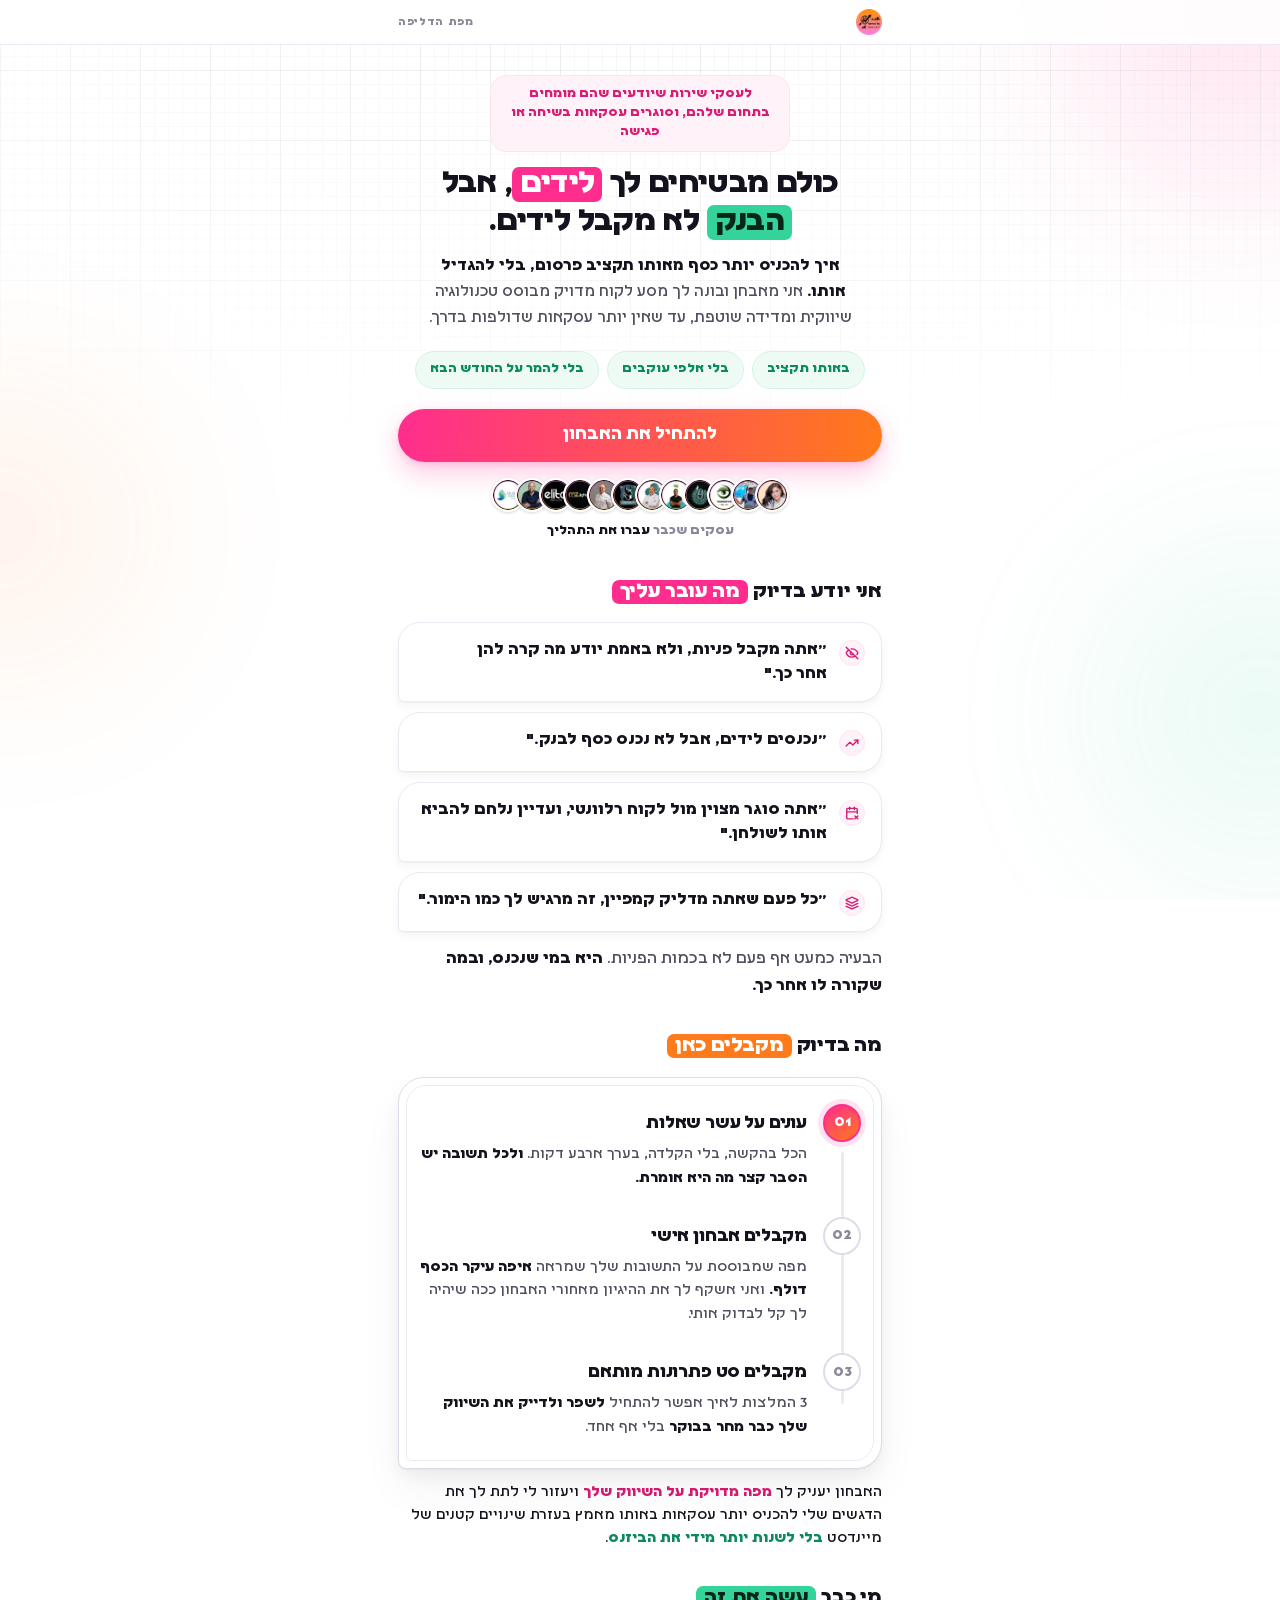
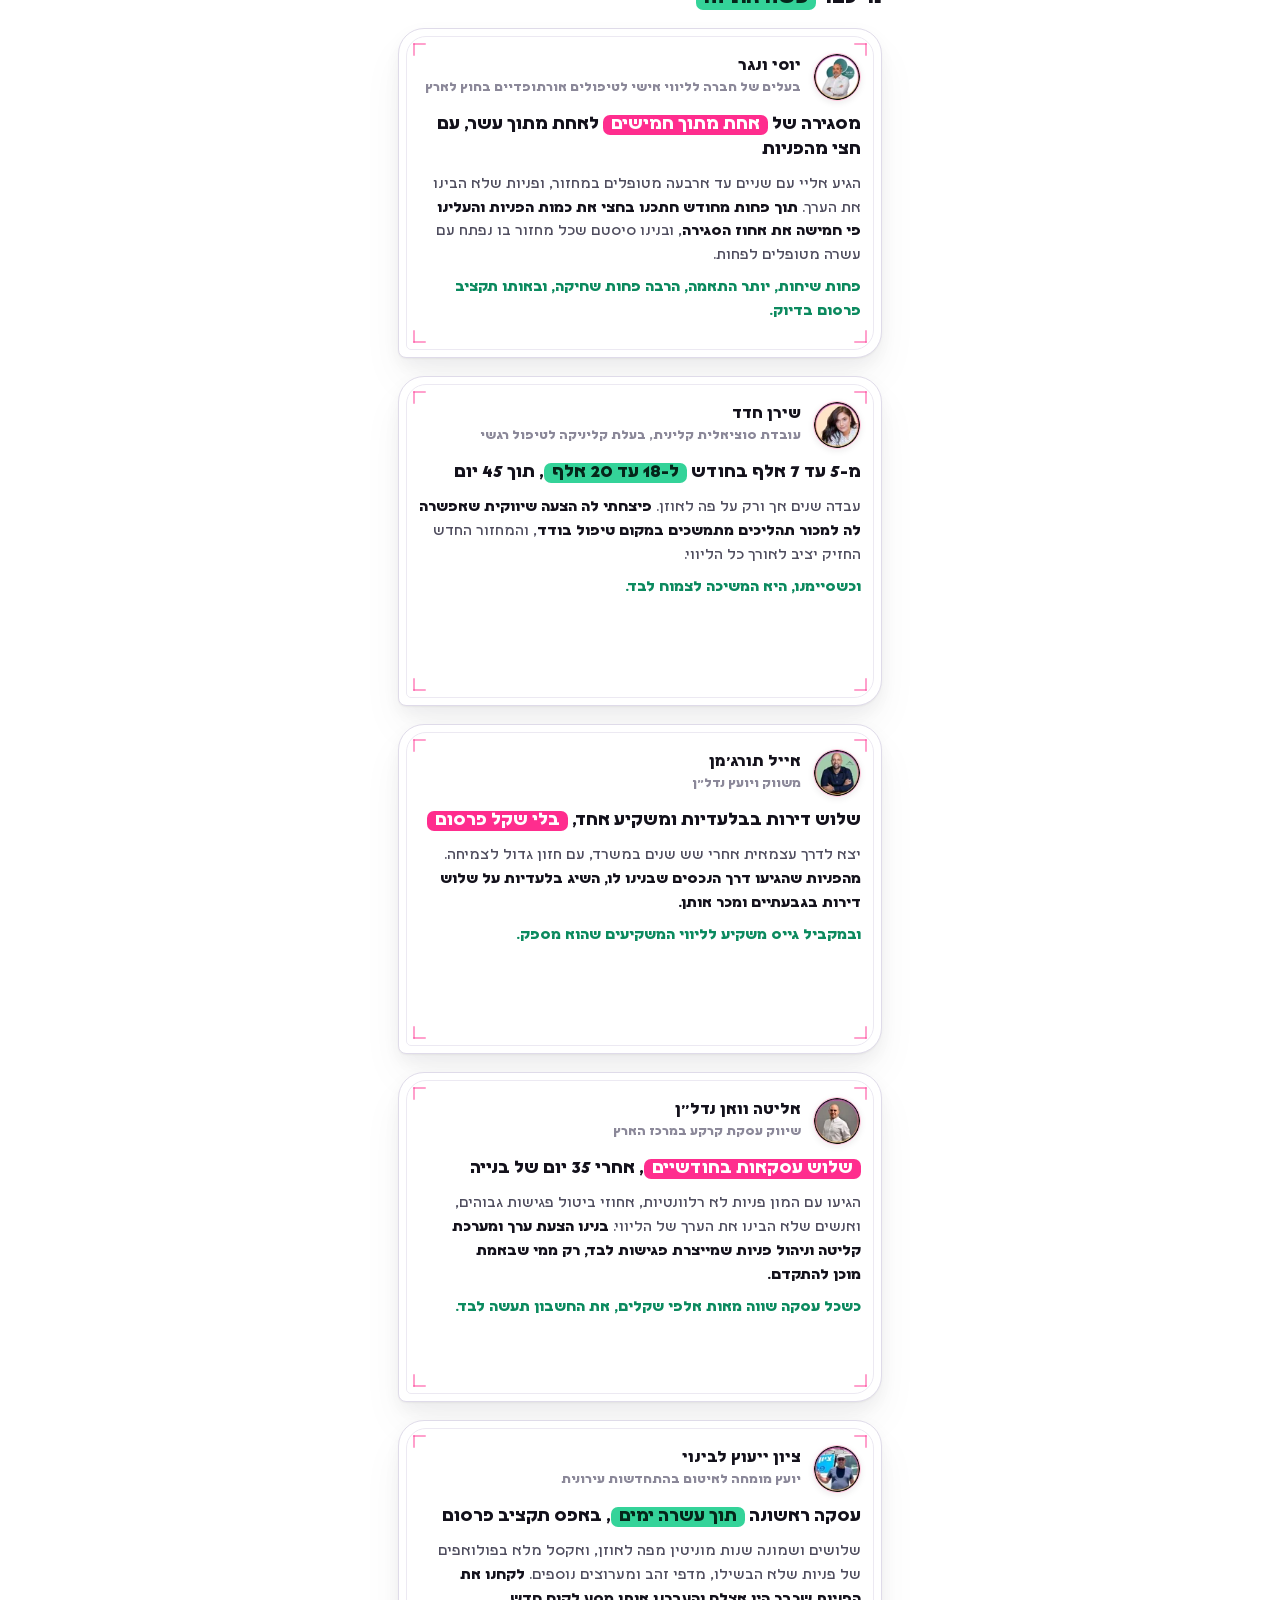
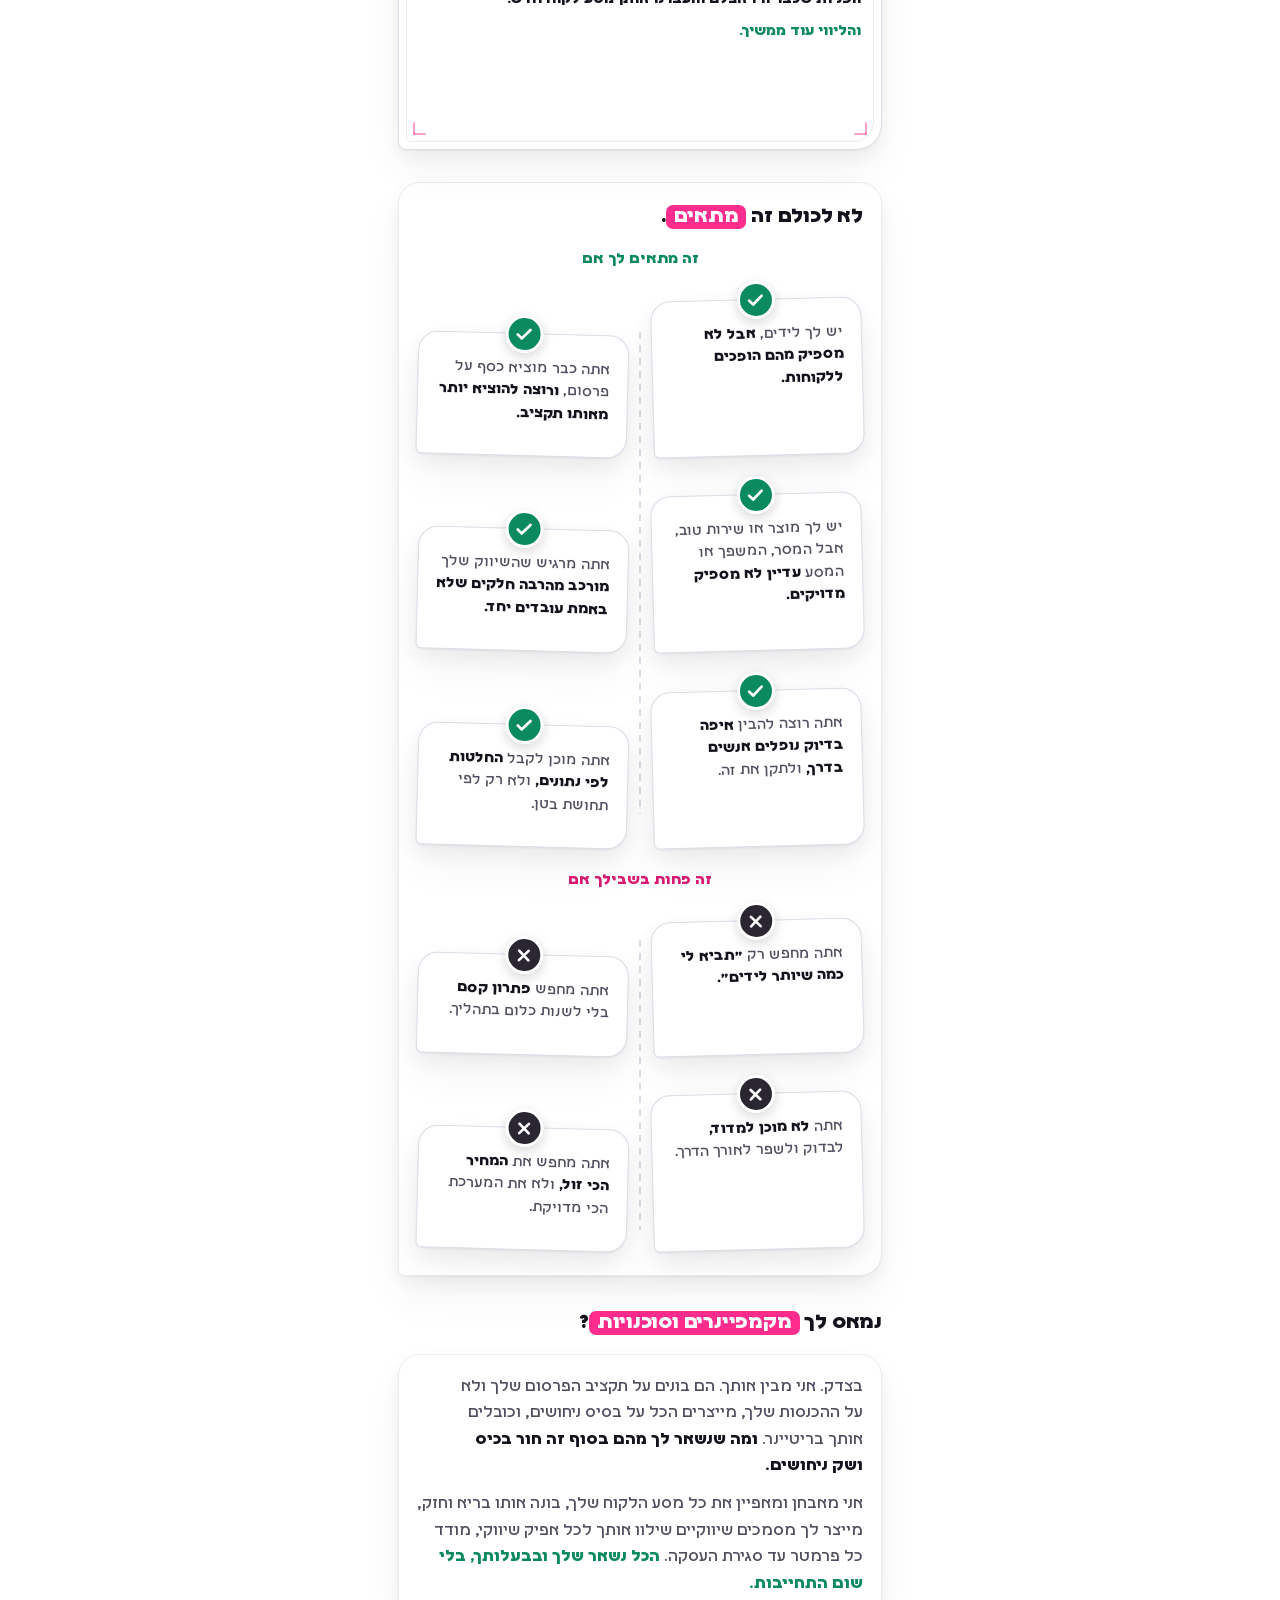
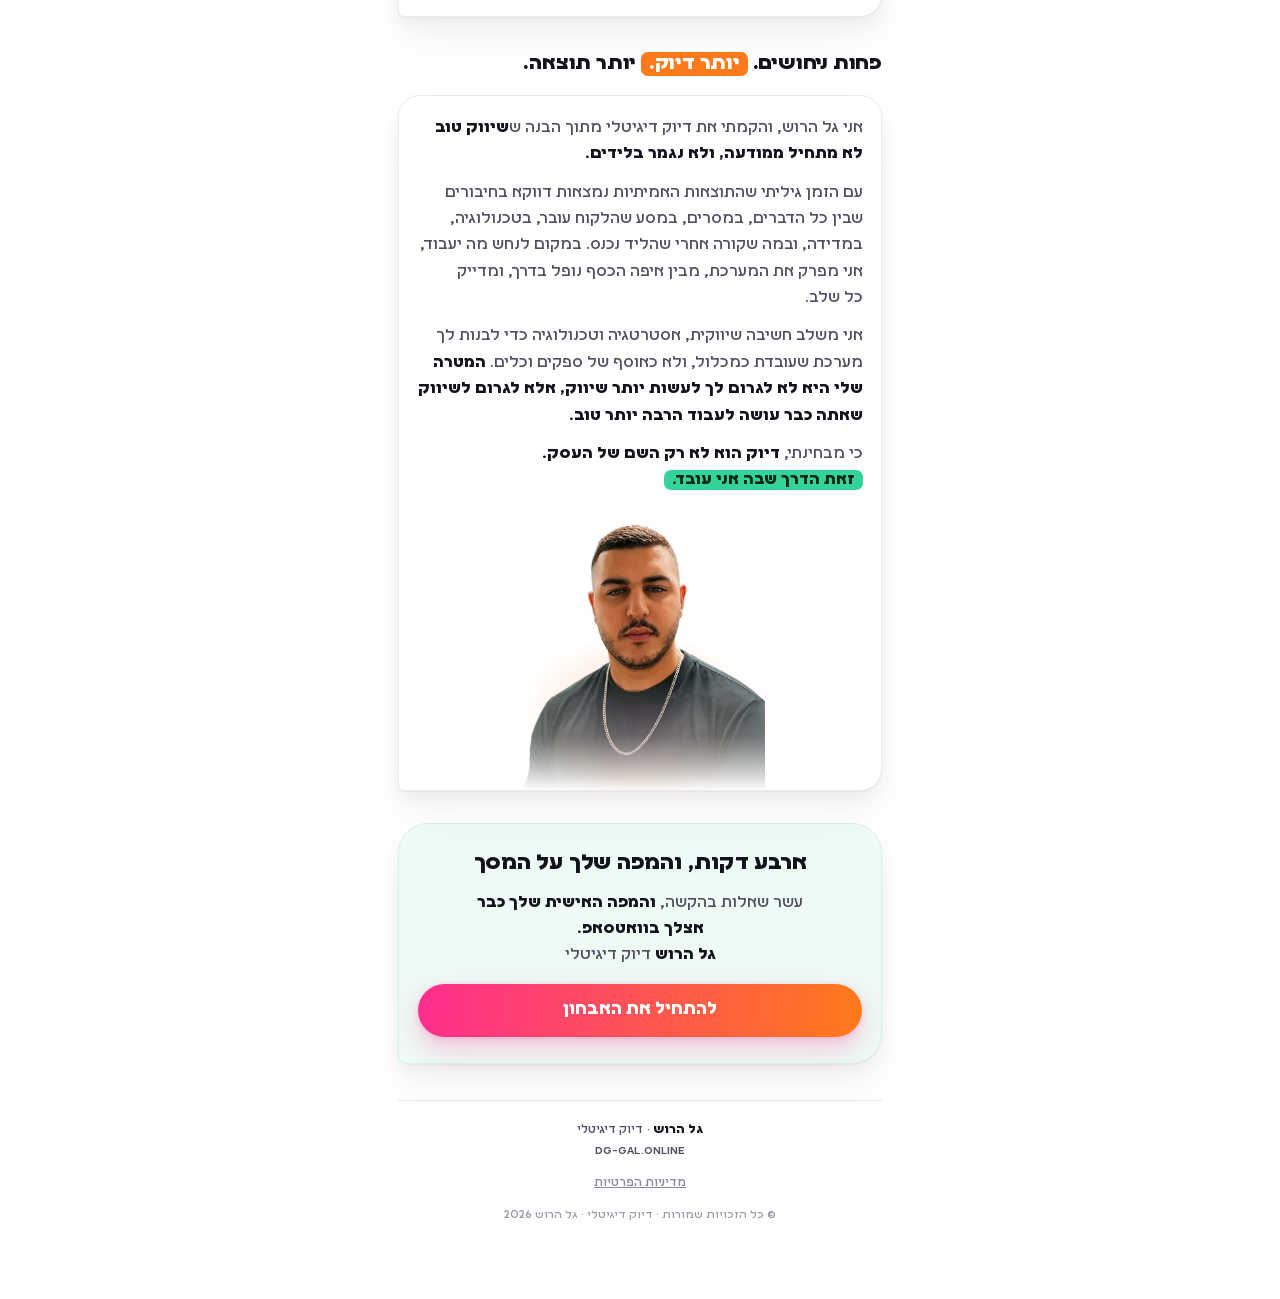
==== index.html @ a5923812 "landing: hero two-color highlight + framed conflict chips + fix overflow - H1: "לידים" pink box, "הב" ====
<!doctype html>
<html dir="rtl" lang="he">
<head>
<meta charset="utf-8">
<meta name="viewport" content="width=device-width, initial-scale=1, viewport-fit=cover">
<title>מפת הדליפה · גל הרוש · דיוק דיגיטלי</title>
<meta name="description" content="עשר שאלות, ארבע דקות, ובסוף מפה אישית שמראה כמה כסף הולך לך לאיבוד בין הפנייה למעמד המכירה, ואיפה בדיוק זה קורה.">
<meta property="og:title" content="מפת הדליפה · דיוק דיגיטלי">
<meta property="og:description" content="כמה כסף הולך לאיבוד בין הפנייה למעמד המכירה, ואיפה בדיוק. אבחון אישי בארבע דקות.">
<meta property="og:type" content="website">
<style>
@font-face{font-family:'TelAviv';font-weight:400;font-style:normal;font-display:swap;src:url([data-uri]) format('woff2');}
@font-face{font-family:'TelAviv';font-weight:800;font-style:normal;font-display:swap;src:url([data-uri]) format('woff2');}

:root{
  --bg:#ffffff; --bg2:#f8f7fb; --bg3:#fcfbfe;
  --pink:#ff2d8e; --pinkS:#d81b73; --pinkT:#fff2f8; --pinkL:#ffe3ef;
  --orange:#ff7a1a; --orangeS:#c95c07; --orangeT:#fff6ee; --orangeL:#ffe7d2;
  --green:#34d399; --greenS:#0c8a5f; --greenT:#eefaf4; --greenL:#d6f2e6;
  --txt:#14121c; --mut:#4f4d5e; --mut2:#8b8899; --line:#ece9f2; --line2:#dfdbe9;
  --sh1:0 1px 2px rgba(20,18,28,.04), 0 4px 10px rgba(20,18,28,.045);
  --sh2:0 1px 2px rgba(20,18,28,.05), 0 8px 20px rgba(20,18,28,.055), 0 22px 44px rgba(20,18,28,.045);
  --shC:0 2px 6px rgba(255,45,142,.18), 0 12px 26px rgba(255,45,142,.24);
  --rC:22px 22px 22px 6px;
}
*{box-sizing:border-box;-webkit-tap-highlight-color:transparent}
html{overflow-x:clip}
/* כלל ברזל של גל: אין מילים יתומות. text-wrap:pretty נועד בדיוק לזה,
   והדפדפנים שלא תומכים בו פשוט שוברים כרגיל, אז אין מה להפסיד. */
h1,h2,h3,h4,p,li,.res,.pun,.mirror,.sub,.rel,.fine,.qh,.gnote{
  text-wrap:pretty;-webkit-text-wrap:pretty}

body{margin:0;background:var(--bg);color:var(--txt);
  font-family:"TelAviv",system-ui,-apple-system,"Segoe UI",Arial,sans-serif;
  font-size:16px;line-height:1.65;overflow-x:clip;-webkit-font-smoothing:antialiased;
  font-variant-numeric:tabular-nums}
button,input,textarea,select{font-family:inherit;font-variant-numeric:tabular-nums}

.grid{position:fixed;inset:0;z-index:0;pointer-events:none;
  background-image:
    linear-gradient(rgba(20,18,28,.030) 1px,transparent 1px),
    linear-gradient(90deg,rgba(20,18,28,.030) 1px,transparent 1px),
    linear-gradient(rgba(20,18,28,.055) 1px,transparent 1px),
    linear-gradient(90deg,rgba(20,18,28,.055) 1px,transparent 1px);
  background-size:14px 14px,14px 14px,70px 70px,70px 70px;
  -webkit-mask-image:radial-gradient(120% 65% at 50% 0%,#000 0%,rgba(0,0,0,.5) 45%,transparent 82%);
  mask-image:radial-gradient(120% 65% at 50% 0%,#000 0%,rgba(0,0,0,.5) 45%,transparent 82%)}
.glow{position:fixed;inset:0;pointer-events:none;z-index:0;overflow:hidden}
.glow i{position:absolute;display:block;border-radius:50%;filter:blur(90px)}
.g1{width:340px;height:340px;background:var(--pink);top:-150px;right:-130px;opacity:.11}
.g2{width:300px;height:300px;background:var(--orange);top:42%;left:-150px;opacity:.09}
.g3{width:320px;height:320px;background:var(--green);bottom:3%;right:-140px;opacity:.10}

.wrap{position:relative;z-index:1;max-width:520px;margin:0 auto;padding:0 18px 40px}

header{position:sticky;top:0;z-index:40;backdrop-filter:blur(16px);-webkit-backdrop-filter:blur(16px);
  background:rgba(255,255,255,.86);border-bottom:1px solid var(--line)}
.hd{max-width:520px;margin:0 auto;padding:9px 18px;display:flex;align-items:center;justify-content:space-between;gap:10px}
.hd img{height:26px;width:auto;display:block}
.hd .who{font-size:11px;color:var(--mut2);font-weight:800;letter-spacing:.06em}

.sec{margin:32px 0;scroll-margin-top:74px}
.sh{font-size:20.5px;line-height:1.5;font-weight:800;margin:0 0 15px;letter-spacing:-.01em;color:var(--txt)}
h2{font-size:22px;line-height:1.32;margin:0 0 10px;font-weight:800;letter-spacing:-.01em}
p{margin:0 0 12px;color:var(--mut)}
b,strong{color:var(--txt);font-weight:800}
/* כלל ברזל של גל: מילים שמודגשות בקופסא לא נשברות לעולם באמצע, בשום
   נכס דיגיטלי שלו. הקופסא זזה כיחידה שלמה לשורה הבאה, ולא מתפצלת
   לשני חלקים צבועים. איפה שהביטוי ארוך מכדי להיכנס לרוחב מובייל
   אפילו לבדו, זו כבר בעיית ניסוח, לא בעיית CSS, ומדווחים על זה. */
.box{display:inline;background:var(--pink);color:#fff;font-weight:800;padding:1px 8px;border-radius:7px;
  white-space:nowrap}
.boxg{display:inline;background:var(--green);color:#05261a;font-weight:800;padding:1px 8px;border-radius:7px;
  white-space:nowrap}
.boxo{display:inline;background:var(--orange);color:#fff;font-weight:800;padding:1px 8px;border-radius:7px;
  white-space:nowrap}
.nb{white-space:nowrap}

.card{position:relative;background:#fff;border:1px solid var(--line);border-radius:var(--rC);
  padding:19px 18px;box-shadow:var(--sh1)}
.card.lift{box-shadow:var(--sh2)}

.panel{position:relative;background:#fff;border:1px solid var(--line2);border-radius:26px 26px 26px 8px;
  padding:26px 20px 22px;box-shadow:var(--sh2);text-align:center;overflow:hidden}
.panel::before{content:"";position:absolute;inset:7px;border:1px solid var(--line);border-radius:20px 20px 20px 5px;pointer-events:none}
.panel .tick{position:absolute;width:13px;height:13px;pointer-events:none}
.panel .tick::before,.panel .tick::after{content:"";position:absolute;background:var(--pink);opacity:.45;border-radius:2px}
.panel .tick::before{width:13px;height:2px}
.panel .tick::after{width:2px;height:13px}
.t1{top:15px;right:15px}.t1::before,.t1::after{top:0;right:0}
.t2{top:15px;left:15px}.t2::before,.t2::after{top:0;left:0}
.t3{bottom:15px;right:15px}.t3::before,.t3::after{bottom:0;right:0}
.t4{bottom:15px;left:15px}.t4::before,.t4::after{bottom:0;left:0}

.puck{position:relative;width:46px;height:46px;flex:0 0 auto;border-radius:15px;display:grid;place-items:center;
  background:linear-gradient(158deg,#fff 0%,var(--pk-t) 58%,var(--pk-l) 100%);
  border:1px solid var(--pk-b);
  box-shadow:inset 0 1.5px 0 rgba(255,255,255,.95), inset 0 -2px 3px rgba(20,18,28,.05),
             0 8px 14px -6px var(--pk-s), 0 2px 5px rgba(20,18,28,.07)}
.puck::before{content:"";position:absolute;top:3px;right:5px;left:9px;height:42%;border-radius:12px 12px 60% 60%;
  background:linear-gradient(180deg,rgba(255,255,255,.85),rgba(255,255,255,0));pointer-events:none}
.puck svg{width:23px;height:23px;position:relative;overflow:visible;
  filter:drop-shadow(0 1.5px 1px rgba(20,18,28,.18))}
.pk-p{--pk-t:var(--pinkT);--pk-l:var(--pinkL);--pk-b:#ffc9de;--pk-s:rgba(255,45,142,.42);color:var(--pinkS)}
.pk-o{--pk-t:var(--orangeT);--pk-l:var(--orangeL);--pk-b:#ffd0a8;--pk-s:rgba(255,122,26,.42);color:var(--orangeS)}
.pk-g{--pk-t:var(--greenT);--pk-l:var(--greenL);--pk-b:#a9e6cb;--pk-s:rgba(52,211,153,.45);color:var(--greenS)}

.cta{display:block;width:100%;border:0;cursor:pointer;color:#fff;font-size:17px;font-weight:800;
  padding:16px 18px;border-radius:999px;background:linear-gradient(96deg,var(--pink),var(--orange));
  box-shadow:var(--shC);
  /* בלי אנימציה, בלי nowrap ובלי שכבת compositing. כל אחד מהשלושה גרם
     לספארי באייפון לחתוך את הכיתוב, ואז נראה רק אמצע המילים. */
  line-height:1.25;text-align:center;overflow:visible}
.cta:disabled{background:#efedf4;color:#a9a5b6;box-shadow:none;cursor:default}
.cta.quiet{background:#fff;border:1px solid var(--line2);color:var(--mut);box-shadow:var(--sh1);font-size:15px}
.fine{font-size:12.5px;color:var(--mut2);margin:12px 0 0}

footer{border-top:1px solid var(--line);margin-top:36px;padding:19px 0 22px;text-align:center;font-size:12.5px;color:var(--mut2)}
footer a{color:var(--mut2)}

/* מסך מעבר. שתיים שלוש שניות של שקט אחרי לחיצה הן המקום שבו אנשים עוזבים,
   אז אומרים להם מה קורה במקום להשאיר מסך ריק. */
.gate{position:fixed;inset:0;z-index:120;display:none;place-content:center;
  background:rgba(20,18,28,.62);backdrop-filter:blur(3px);
  -webkit-backdrop-filter:blur(3px);opacity:0;transition:opacity .22s ease}
.gate.on{display:grid;opacity:1}
.gate .g{text-align:center;padding:0 30px}
.gate .ring{width:46px;height:46px;margin:0 auto 16px;border-radius:50%;
  border:3px solid rgba(255,255,255,.22);border-top-color:#fff;
  animation:gspin .8s linear infinite}
@keyframes gspin{to{transform:rotate(360deg)}}
.gate p{margin:0;color:#fff;font-size:16.5px;font-weight:800;line-height:1.5}
.gate small{display:block;margin-top:7px;color:rgba(255,255,255,.7);
  font-size:13.5px;font-weight:700}

/* תיבת הסרטון האנכי. משותפת לדף הבית ולדף התוצאה, כי זה אותו נגן
   בדיוק. הסרטון עצמו לא מוטמע בדף, נטען כקובץ נפרד רק בלחיצה. */
.vlite{position:fixed;inset:0;z-index:130;display:none;place-items:center;
  background:rgba(10,9,14,.92);padding:26px 20px}
.vlite.on{display:grid}
.vlite .vbox{position:relative;width:100%;max-width:400px}
.vlite video{width:100%;max-height:82vh;border-radius:16px;display:block;
  background:#000;box-shadow:var(--shC)}
.vlite .vx{position:absolute;top:-46px;left:0;width:36px;height:36px;
  border-radius:50%;border:0;background:rgba(255,255,255,.14);color:#fff;
  font-size:22px;line-height:1;cursor:pointer}


/* כרטיסיית סיפור לקוח. משותפת לדף הבית ולדף התוצאה, כי זו אותה
   הוכחה ואסור שהיא תיראה אחרת בשני מקומות. */
.cases{position:relative}
.case{position:sticky;background:#fff;border:1px solid var(--line2);min-height:330px;
  border-radius:26px 26px 26px 8px;padding:24px 20px 20px;box-shadow:var(--sh2);
  margin-bottom:18px;overflow:hidden}
.case::before{content:"";position:absolute;inset:7px;border:1px solid var(--line);
  border-radius:20px 20px 20px 5px;pointer-events:none}
.case .tick{position:absolute}
.case .tick.t1{top:14px;right:14px}
.case .tick.t2{top:14px;left:14px}
.case .tick.t3{bottom:14px;right:14px}
.case .tick.t4{bottom:14px;left:14px}
.case .tick.t2::before,.case .tick.t4::before{right:0}
.case .tick.t3::after,.case .tick.t4::after{bottom:0}
.case .tick{position:absolute;width:13px;height:13px;pointer-events:none}
.case .tick::before,.case .tick::after{content:"";position:absolute;background:var(--pink);opacity:.45;border-radius:2px}
.case .tick::before{width:13px;height:2px}
.case .tick::after{width:2px;height:13px}
.case:nth-of-type(1){top:80px;z-index:1}
.case:nth-of-type(2){top:88px;z-index:2}
.case:nth-of-type(3){top:96px;z-index:3}
.case:nth-of-type(4){top:104px;z-index:4}
.case:nth-of-type(5){top:112px;z-index:5;margin-bottom:0}
.case .hd2{position:relative;z-index:2;display:flex;gap:12px;align-items:center;margin-bottom:12px}
.case .ph{flex:0 0 auto;width:48px;height:48px;border-radius:50%;overflow:hidden;display:grid;place-items:center;
  background:linear-gradient(158deg,#fff,var(--pinkL));border:1px solid #ffc9de;
  box-shadow:inset 0 1px 0 rgba(255,255,255,.9),0 2px 6px rgba(20,18,28,.08);
  font-size:15px;font-weight:800;color:var(--pinkS);letter-spacing:-.02em}
.case .ph img{width:100%;height:100%;object-fit:cover;display:block}
.case .who2 b{display:block;font-size:15.5px;font-weight:800;color:var(--txt);line-height:1.3}
.case .who2 span{display:block;font-size:12.5px;font-weight:700;color:var(--mut2);line-height:1.4;margin-top:2px}
.case .res{position:relative;z-index:2;font-size:17px;font-weight:800;line-height:1.45;margin:0 0 10px;color:var(--txt)}
.case p{position:relative;z-index:2;margin:0 0 8px;font-size:14.5px}
.case .pun{position:relative;z-index:2;margin:0;font-size:14.5px;font-weight:800;color:var(--greenS)}

.soc{display:flex;gap:10px;justify-content:center;margin:12px 0 10px}
.soc a{display:inline-flex;align-items:center;justify-content:center;width:36px;height:36px;border:1px solid var(--line);border-radius:50%;color:var(--mut2);transition:color .18s,border-color .18s}
.soc a:hover{color:var(--brand);border-color:var(--brand)}
.soc svg{width:18px;height:18px}









/* הפרצופים קטנים יותר עכשיו, כי הם שתים עשרה ולא שבע */
.faces img{width:30px;height:30px;margin-left:-9px}
.proof span{font-size:12.5px}
/* באדג' מעל הסרטון */
.vbadge{display:inline-block;margin:0 auto 10px;padding:6px 13px;border-radius:999px;
  background:var(--pinkT);border:1px solid var(--pinkL);color:var(--pinkS);
  font-size:12.5px;font-weight:800;white-space:nowrap}
/* אותו זיהוי שכבר קיים בבאדג' של המודעה, כאן על הדף עצמו. מי שמגיע
   בלי לעבור דרך המודעה (קישור ישיר, פה לאוזן) לא ראה את הסינון הזה
   בכלל. לא נייד, כי הטקסט ארוך מכדי להיכנס לפינה עגולה בלי להישבר. */
.qualify{display:block;margin:0 auto 14px;padding:9px 18px;border-radius:16px;
  background:var(--pinkT);border:1px solid var(--pinkL);color:var(--pinkS);
  font-size:13px;font-weight:800;line-height:1.45;max-width:300px}
.vid{text-align:center}

/* הוכחה חברתית: פרצופים אמיתיים, לא איורים */
.proof{display:flex;align-items:center;justify-content:center;gap:10px;
  margin:16px auto 0;flex-wrap:wrap}
.faces{display:flex;direction:ltr}
.faces img{width:34px;height:34px;border-radius:50%;display:block;
  border:2px solid #fff;box-shadow:0 1px 3px rgba(20,18,28,.16);object-fit:cover;
  margin-left:-10px;background:#fff}
.faces img:first-child{margin-left:0}
.proof span{font-size:13px;font-weight:700;color:var(--mut2);line-height:1.45}
.proof span b{color:var(--txt);font-weight:800}

.cr{margin-top:10px!important;font-size:11.5px;color:var(--mut2);opacity:.85}

.hero{padding:30px 0 4px;text-align:center}
.h1{font-size:31px;line-height:1.24;font-weight:800;margin:0 0 12px;letter-spacing:-.02em}
.rel{font-size:15.5px;font-weight:800;color:var(--pinkS);margin:0 0 16px;line-height:1.5}
.sub{font-size:15.5px;color:var(--mut);margin:0 auto 20px;max-width:430px}
.vid{position:relative;margin:0 auto 20px;max-width:100%}
.frame{position:relative;aspect-ratio:16/9;border-radius:26px 26px 26px 8px;overflow:hidden;
  border:1px solid var(--line2);box-shadow:var(--sh2);
  background:linear-gradient(168deg,#fff 0%,var(--pinkT) 42%,var(--orangeT) 100%)}
.frame::after{content:"";position:absolute;inset:0;pointer-events:none;
  background:radial-gradient(90% 55% at 50% 118%,rgba(20,18,28,.30),transparent 62%)}
.frame img{position:absolute;bottom:0;right:7%;left:auto;transform:none;
  height:94%;width:auto;max-width:none;display:block}
.play{position:absolute;z-index:2;top:50%;left:50%;transform:translate(-50%,-50%);
  width:64px;height:64px;border-radius:50%;border:0;cursor:pointer;display:grid;place-items:center;
  background:linear-gradient(96deg,var(--pink),var(--orange));box-shadow:var(--shC),0 0 0 8px rgba(255,255,255,.30)}
.play svg{width:23px;height:23px;color:#fff;margin-right:3px}
/* אייקון ליד כל משפט מראה, ולא רק מלווה: הוא הרגש של המשפט בקו אחד.
   הדגשה חלקית, לא כל השורה, כי העין סורקת וקולטת קודם את מה שבולט. */
.mirror{display:flex;gap:12px;align-items:flex-start;background:#fff;border:1px solid var(--line);border-radius:var(--rC);
  padding:15px 16px;margin-bottom:10px;box-shadow:var(--sh1);font-size:16px;font-weight:600;color:var(--txt);line-height:1.5}
.mirror b{font-weight:800}
.mirror i{flex:0 0 auto;width:26px;height:26px;border-radius:50%;display:grid;place-items:center;margin-top:2px;
  background:var(--pinkT);border:1px solid var(--pinkL);color:var(--pinkS)}
.mirror svg{width:14px;height:14px;stroke-width:2.4}
.step{display:flex;gap:14px;align-items:flex-start;margin-bottom:14px}
.step .n{flex:0 0 auto;width:40px;text-align:center}
.step .n b{display:block;font-size:27px;line-height:1;font-weight:800;letter-spacing:-.03em;
  color:transparent;-webkit-text-stroke:1.4px var(--pink);opacity:.95}
.step .n i{display:block;width:1px;height:22px;margin:8px auto 0;opacity:.5;
  background:linear-gradient(180deg,var(--pink),transparent)}
.step h3{margin:0 0 4px;font-size:17px;font-weight:800}
.step p{margin:0;font-size:14.5px}
.tl{position:relative;background:#fff;border:1px solid var(--line2);border-radius:26px 26px 26px 8px;
  padding:26px 20px 22px;box-shadow:var(--sh2);overflow:hidden}
.tl::before{content:"";position:absolute;inset:7px;border:1px solid var(--line);
  border-radius:20px 20px 20px 5px;pointer-events:none}
.tl .tick{position:absolute;width:13px;height:13px;pointer-events:none}
.tl .tick::before,.tl .tick::after{content:"";position:absolute;background:var(--pink);opacity:.45;border-radius:2px}
.tl .tick::before{width:13px;height:2px}
.tl .tick::after{width:2px;height:13px}
.rail{position:absolute;top:74px;bottom:64px;right:37.5px;width:3px;border-radius:3px;background:var(--line);overflow:hidden}
.rail i{position:absolute;top:0;right:0;left:0;height:0;border-radius:3px;
  background:linear-gradient(180deg,var(--pink),var(--orange));transition:height .25s ease-out}
.tl .step{position:relative;z-index:2;display:flex;gap:16px;align-items:flex-start;margin-bottom:26px}
.tl .step:last-of-type{margin-bottom:6px}
.tl .step .n{flex:0 0 auto;width:38px;height:38px;border-radius:50%;display:grid;place-items:center;
  background:#fff;border:2px solid var(--line2);font-size:14px;font-weight:800;color:var(--mut2);
  transition:border-color .3s,color .3s,box-shadow .3s,background .3s}
.tl .step.on .n{border-color:var(--pink);color:#fff;background:linear-gradient(150deg,var(--pink),var(--orange));
  box-shadow:0 0 0 5px var(--pinkL)}
.tl .step h3{margin:6px 0 4px;font-size:17.5px;font-weight:800;letter-spacing:-.01em}
.tl .step p{margin:0;font-size:14.5px}

.pf{background:#fff;border:1px solid var(--line);border-radius:var(--rC);padding:17px 16px;
  margin-bottom:12px;box-shadow:var(--sh1)}
.pf .nm{font-size:12.5px;font-weight:800;color:var(--pinkS);margin:0 0 7px}
.pf p{margin:0;font-size:14.5px}





















.fit{display:flex;gap:12px;align-items:flex-start;margin-bottom:11px;font-size:15px;color:var(--mut);line-height:1.55}
.fit i{flex:0 0 auto;width:22px;height:22px;border-radius:50%;display:grid;place-items:center;margin-top:2px}
.fit svg{width:12px;height:12px;stroke-width:3.2}
.fit.y i{background:var(--greenT);border:1px solid var(--greenL);color:var(--greenS)}
.fit.n i{background:var(--pinkT);border:1px solid var(--pinkL);color:var(--pinkS)}
.me{position:relative;overflow:hidden;padding-bottom:0}
.me .in{padding-bottom:6px}
.me{padding-bottom:0}
.me .glowme{position:absolute;bottom:-30px;left:50%;transform:translateX(-50%);
  width:300px;height:210px;border-radius:50%;pointer-events:none;
  background:radial-gradient(closest-side,rgba(255,45,142,.16),rgba(255,122,26,.09) 55%,transparent 78%)}
.me .av{position:relative;z-index:2;display:block;width:min(74%,250px);margin:16px auto -1px;
  -webkit-mask-image:linear-gradient(180deg,#000 58%,rgba(0,0,0,.62) 80%,rgba(0,0,0,0) 100%);
  mask-image:linear-gradient(180deg,#000 58%,rgba(0,0,0,.62) 80%,rgba(0,0,0,0) 100%)}
.close{text-align:center;border:1px solid var(--greenL);background:var(--greenT);
  border-radius:30px 30px 30px 8px;padding:26px 19px;box-shadow:var(--sh2)}
.close .cta{margin-top:15px}
.float{position:fixed;left:0;right:0;bottom:0;z-index:45;padding:11px 18px calc(11px + env(safe-area-inset-bottom));
  background:linear-gradient(180deg,rgba(255,255,255,0),rgba(255,255,255,.97) 34%);opacity:0;transform:translateY(100%);
  transition:opacity .28s,transform .28s;pointer-events:none}
.float.on{opacity:1;transform:none;pointer-events:auto}
.float .in{max-width:520px;margin:0 auto}
.float button{width:100%;border:0;cursor:pointer;color:#fff;font-size:16px;font-weight:800;padding:15px;
  border-radius:999px;background:linear-gradient(96deg,var(--pink),var(--orange));box-shadow:var(--shC)}
.fitgrid{position:relative}
.fitlabel{font-size:15px;font-weight:800;text-align:center;margin:2px 0 26px}
.fitlabel.y{color:var(--greenS)}.fitlabel.n{color:var(--pinkS)}
.fcards{position:relative;display:grid;grid-template-columns:1fr 1fr;gap:38px 24px;margin:0 0 6px}
.fcards::before{content:"";position:absolute;top:6%;bottom:6%;left:calc(50% - 1px);width:2px;background-image:linear-gradient(var(--line2) 55%,transparent 0);background-size:2px 13px;transform:scaleY(0);transform-origin:top;transition:transform .9s ease .15s}
.fcards.in::before{transform:scaleY(1)}
.fcard{position:relative;background:#fff;border:1px solid var(--line2);border-radius:20px 20px 20px 6px;padding:24px 18px 18px;box-shadow:var(--sh2);font-size:14.5px;line-height:1.55;color:var(--mut);opacity:0;transform:translateY(24px) rotate(var(--rot,0deg));transition:opacity .55s ease,transform .55s ease}
.fcard b{color:var(--txt);font-weight:800}
.fcard:nth-child(odd){--rot:-1.5deg}
.fcard:nth-child(even){--rot:1.5deg;margin-top:34px}
.fcard.in{opacity:1;transform:translateY(0) rotate(var(--rot,0deg))}
.fcard .seal{position:absolute;top:-19px;right:50%;transform:translateX(50%);width:38px;height:38px;border-radius:50%;display:grid;place-items:center;border:3px solid #fff;box-shadow:0 4px 12px rgba(20,18,28,.16)}
.fcard.y .seal{background:var(--greenS)}
.fcard.n .seal{background:#2b2732}
.fcard .seal svg{width:19px;height:19px;stroke:#fff;stroke-width:3.4;fill:none;stroke-linecap:round;stroke-linejoin:round}
@media(max-width:560px){.fcards{grid-template-columns:1fr;gap:30px}.fcards::before{display:none}.fcard,.fcard:nth-child(even){--rot:0deg;margin-top:0}}
.chips{display:flex;flex-wrap:wrap;gap:8px;justify-content:center;margin:2px 0 20px}
.chip{font-size:13px;font-weight:800;color:var(--greenS);background:var(--greenT);border:1px solid var(--greenL);border-radius:999px;padding:7px 14px;white-space:nowrap}
</style>
<link rel="prefetch" href="/q/" as="document">
<script>
!function(f,b,e,v,n,t,s){if(f.fbq)return;n=f.fbq=function(){n.callMethod?
n.callMethod.apply(n,arguments):n.queue.push(arguments)};if(!f._fbq)f._fbq=n;
n.push=n;n.loaded=!0;n.version='2.0';n.queue=[];t=b.createElement(e);t.async=!0;
t.src=v;s=b.getElementsByTagName(e)[0];s.parentNode.insertBefore(t,s)}(window,
document,'script','https://connect.facebook.net/en_US/fbevents.js');
fbq('init','3520763671432860');fbq('track','PageView');
</script>
<noscript><img height="1" width="1" style="display:none"
src="https://www.facebook.com/tr?id=3520763671432860&ev=PageView&noscript=1" alt=""></noscript>
</head>
<body>

<div class="grid"></div>
<div class="glow"><i class="g1"></i><i class="g2"></i><i class="g3"></i></div>

<header><div class="hd">
  <img src="[data-uri]" alt="דיוק דיגיטלי">
  <span class="who">מפת הדליפה</span>
</div></header>

<div class="wrap">

  <div class="hero">
    <span class="qualify">לעסקי שירות שיודעים שהם מומחים בתחום שלהם, וסוגרים עסקאות בשיחה או פגישה</span>
    <h1 class="h1">כולם מבטיחים לך <span class="box">לידים</span>, אבל <span class="boxg">הבנק</span> לא מקבל לידים.</h1>
    <p class="sub"><b>איך להכניס יותר כסף מאותו תקציב פרסום, בלי להגדיל אותו.</b> אני מאבחן ובונה לך מסע לקוח מדויק מבוסס טכנולוגיה שיווקית ומדידה שוטפת, עד שאין יותר עסקאות שדולפות בדרך.</p>
    <div class="chips"><span class="chip">באותו תקציב</span><span class="chip">בלי אלפי עוקבים</span><span class="chip">בלי להמר על החודש הבא</span></div>
    <button class="cta" onclick="go()">להתחיל את האבחון</button>
    <div class="proof"><div class="faces"><img src="[data-uri]" alt=""><img src="[data-uri]" alt=""><img src="[data-uri]" alt=""><img src="[data-uri]" alt=""><img src="[data-uri]" alt=""><img src="[data-uri]" alt=""><img src="[data-uri]" alt=""><img src="[data-uri]" alt=""><img src="[data-uri]" alt=""><img src="[data-uri]" alt=""><img src="[data-uri]" alt=""><img src="[data-uri]" alt=""></div><span>עסקים שכבר <b>עברו את התהליך</b></span></div>
  </div>

  <div class="sec">
    <h2 class="sh">אני יודע בדיוק <span class="box">מה עובר עליך</span></h2>
    <div class="mirror"><i><svg viewBox="0 0 24 24" fill="none" stroke="currentColor" stroke-linecap="round" stroke-linejoin="round"><path d="M9.88 9.88a3 3 0 1 0 4.24 4.24"/><path d="M10.73 5.08A10.43 10.43 0 0 1 12 5c7 0 10 7 10 7a13.16 13.16 0 0 1-1.67 2.68"/><path d="M6.61 6.61A13.526 13.526 0 0 0 2 12s3 7 10 7a9.74 9.74 0 0 0 5.39-1.61"/><line x1="2" x2="22" y1="2" y2="22"/></svg></i>
      <span>"אתה מקבל פניות, ולא באמת יודע <b>מה קרה להן אחר כך.</b>"</span></div>
    <div class="mirror"><i><svg viewBox="0 0 24 24" fill="none" stroke="currentColor" stroke-linecap="round" stroke-linejoin="round"><polyline points="22 7 13.5 15.5 8.5 10.5 2 17"/><polyline points="16 7 22 7 22 13"/></svg></i>
      <span>"נכנסים לידים, <b>אבל לא נכנס כסף לבנק.</b>"</span></div>
    <div class="mirror"><i><svg viewBox="0 0 24 24" fill="none" stroke="currentColor" stroke-linecap="round" stroke-linejoin="round"><path d="M21 13V6a2 2 0 0 0-2-2H5a2 2 0 0 0-2 2v14a2 2 0 0 0 2 2h9"/><line x1="16" x2="16" y1="2" y2="6"/><line x1="8" x2="8" y1="2" y2="6"/><line x1="3" x2="21" y1="10" y2="10"/><path d="m17 22 5-5"/><path d="m17 17 5 5"/></svg></i>
      <span>"אתה סוגר מצוין מול לקוח רלוונטי, <b>ועדיין נלחם להביא אותו לשולחן.</b>"</span></div>
    <div class="mirror"><i><svg viewBox="0 0 24 24" fill="none" stroke="currentColor" stroke-linecap="round" stroke-linejoin="round"><path d="m12.83 2.18a2 2 0 0 0-1.66 0L2.6 6.08a1 1 0 0 0 0 1.83l8.58 3.91a2 2 0 0 0 1.66 0l8.58-3.9a1 1 0 0 0 0-1.83Z"/><path d="m22 17.65-9.17 4.16a2 2 0 0 1-1.66 0L2 17.65"/><path d="m22 12.65-9.17 4.16a2 2 0 0 1-1.66 0L2 12.65"/></svg></i>
      <span>"כל פעם שאתה מדליק קמפיין, <b>זה מרגיש לך כמו הימור.</b>"</span></div>
    <p style="margin-top:14px">הבעיה כמעט אף פעם לא בכמות הפניות. <b>היא במי שנכנס, ובמה שקורה לו אחר כך.</b></p>
  </div>

  <div class="sec">
    <h2 class="sh">מה בדיוק <span class="boxo">מקבלים כאן</span></h2>
    <div class="tl" id="tl">
            <div class="rail"><i id="railfill"></i></div>
      <div class="step"><div class="n">01</div><div>
        <h3>עונים על עשר שאלות</h3>
        <p>הכל בהקשה, בלי הקלדה, בערך ארבע דקות. <b>ולכל תשובה יש הסבר קצר מה היא אומרת.</b></p></div></div>
      <div class="step"><div class="n">02</div><div>
        <h3>מקבלים אבחון אישי</h3>
        <p>מפה שמבוססת על התשובות שלך שמראה <b>איפה עיקר הכסף דולף.</b> ואני אשקף לך את ההיגיון מאחורי האבחון ככה שיהיה לך קל לבדוק אותי.</p></div></div>
      <div class="step"><div class="n">03</div><div>
        <h3>מקבלים סט פתרונות מותאם</h3>
        <p>3 המלצות לאיך אפשר להתחיל <b>לשפר ולדייק את השיווק שלך כבר מחר בבוקר</b> בלי אף אחד.</p></div></div>
    </div>
    <p class="fine" style="margin-top:12px;color:var(--txt);opacity:1;font-size:14.5px;line-height:1.6">האבחון יעניק לך <span style="color:var(--pinkS);font-weight:800">מפה מדויקת על השיווק שלך</span> ויעזור לי לתת לך את הדגשים שלי להכניס יותר עסקאות באותו מאמץ בעזרת שינויים קטנים של מיינדסט <span style="color:var(--greenS);font-weight:800">בלי לשנות יותר מידי את הביזנס</span>.</p>
  </div>

  <div class="sec">
    <h2 class="sh">מי כבר <span class="boxg">עשה את זה</span></h2>
    <div class="cases">
    <div class="case"><i class="tick t1"></i><i class="tick t2"></i><i class="tick t3"></i><i class="tick t4"></i>
      <div class="hd2"><div class="ph"><img src="[data-uri]" alt=""></div>
        <div class="who2"><b>יוסי ונגר</b><span>בעלים של חברה לליווי אישי לטיפולים אורתופדיים בחוץ לארץ</span></div></div>
      <p class="res">מסגירה של <span class="box">אחת מתוך חמישים</span> לאחת מתוך עשר, עם חצי מהפניות</p>
      <p>הגיע אליי עם שניים עד ארבעה מטופלים במחזור, ופניות שלא הבינו את הערך. <b>תוך פחות מחודש חתכנו בחצי את כמות הפניות והעלינו פי חמישה את אחוז הסגירה</b>, ובנינו סיסטם שכל מחזור בו נפתח עם עשרה מטופלים לפחות.</p>
      <p class="pun">פחות שיחות, יותר התאמה, הרבה פחות שחיקה, ובאותו תקציב פרסום בדיוק.</p>
    </div>
    <div class="case"><i class="tick t1"></i><i class="tick t2"></i><i class="tick t3"></i><i class="tick t4"></i>
      <div class="hd2"><div class="ph"><img src="[data-uri]" alt=""></div>
        <div class="who2"><b>שירן חדד</b><span>עובדת סוציאלית קלינית, בעלת קליניקה לטיפול רגשי</span></div></div>
      <p class="res">מ-5 עד 7 אלף בחודש <span class="boxg">ל-18 עד 20 אלף</span>, תוך 45 יום</p>
      <p>עבדה שנים אך ורק על פה לאוזן. <b>פיצחתי לה הצעה שיווקית שאפשרה לה למכור תהליכים מתמשכים במקום טיפול בודד</b>, והמחזור החדש החזיק יציב לאורך כל הליווי.</p>
      <p class="pun">וכשסיימנו, היא המשיכה לצמוח לבד.</p>
    </div>
    <div class="case"><i class="tick t1"></i><i class="tick t2"></i><i class="tick t3"></i><i class="tick t4"></i>
      <div class="hd2"><div class="ph"><img src="[data-uri]" alt=""></div>
        <div class="who2"><b>אייל תורג'מן</b><span>משווק ויועץ נדל"ן</span></div></div>
      <p class="res">שלוש דירות בבלעדיות ומשקיע אחד, <span class="box">בלי שקל פרסום</span></p>
      <p>יצא לדרך עצמאית אחרי שש שנים במשרד, עם חזון גדול לצמיחה. <b>מהפניות שהגיעו דרך הנכסים שבנינו לו, השיג בלעדיות על שלוש דירות בגבעתיים ומכר אותן.</b></p>
      <p class="pun">ובמקביל גייס משקיע לליווי המשקיעים שהוא מספק.</p>
    </div>
    <div class="case"><i class="tick t1"></i><i class="tick t2"></i><i class="tick t3"></i><i class="tick t4"></i>
      <div class="hd2"><div class="ph"><img src="[data-uri]" alt=""></div>
        <div class="who2"><b>אליטה וואן נדל"ן</b><span>שיווק עסקת קרקע במרכז הארץ</span></div></div>
      <p class="res"><span class="box">שלוש עסקאות בחודשיים</span>, אחרי 35 יום של בנייה</p>
      <p>הגיעו עם המון פניות לא רלוונטיות, אחוזי ביטול פגישות גבוהים, ואנשים שלא הבינו את הערך של הליווי. <b>בנינו הצעת ערך ומערכת קליטה וניהול פניות שמייצרת פגישות לבד, רק ממי שבאמת מוכן להתקדם.</b></p>
      <p class="pun">כשכל עסקה שווה מאות אלפי שקלים, את החשבון תעשה לבד.</p>
    </div>
    <div class="case"><i class="tick t1"></i><i class="tick t2"></i><i class="tick t3"></i><i class="tick t4"></i>
      <div class="hd2"><div class="ph"><img src="[data-uri]" alt=""></div>
        <div class="who2"><b>ציון ייעוץ לבינוי</b><span>יועץ מומחה לאיטום בהתחדשות עירונית</span></div></div>
      <p class="res">עסקה ראשונה <span class="boxg">תוך עשרה ימים</span>, באפס תקציב פרסום</p>
      <p>שלושים ושמונה שנות מוניטין מפה לאוזן, ואקסל מלא בפולואפים של פניות שלא הבשילו, מדפי זהב ומערוצים נוספים. <b>לקחנו את הפניות שכבר היו אצלם והעברנו אותן מסע לקוח חדש.</b></p>
      <p class="pun">והליווי עוד ממשיך.</p>
    </div>
  </div>
  </div>

<div class="sec fitgrid card lift">
    <h2 class="sh">לא לכולם זה <span class="box">מתאים</span>.</h2>

    <p class="fitlabel y">זה מתאים לך אם</p>
    <div class="fcards" data-fit>
      <div class="fcard y"><span class="seal"><svg viewBox="0 0 24 24"><path d="M20 6 9 17l-5-5"/></svg></span><p>יש לך לידים, <b>אבל לא מספיק מהם הופכים ללקוחות.</b></p></div>
      <div class="fcard y"><span class="seal"><svg viewBox="0 0 24 24"><path d="M20 6 9 17l-5-5"/></svg></span><p>אתה כבר מוציא כסף על פרסום, <b>ורוצה להוציא יותר מאותו תקציב.</b></p></div>
      <div class="fcard y"><span class="seal"><svg viewBox="0 0 24 24"><path d="M20 6 9 17l-5-5"/></svg></span><p>יש לך מוצר או שירות טוב, אבל המסר, המשפך או המסע <b>עדיין לא מספיק מדויקים.</b></p></div>
      <div class="fcard y"><span class="seal"><svg viewBox="0 0 24 24"><path d="M20 6 9 17l-5-5"/></svg></span><p>אתה מרגיש שהשיווק שלך <b>מורכב מהרבה חלקים שלא באמת עובדים יחד.</b></p></div>
      <div class="fcard y"><span class="seal"><svg viewBox="0 0 24 24"><path d="M20 6 9 17l-5-5"/></svg></span><p>אתה רוצה להבין <b>איפה בדיוק נופלים אנשים בדרך,</b> ולתקן את זה.</p></div>
      <div class="fcard y"><span class="seal"><svg viewBox="0 0 24 24"><path d="M20 6 9 17l-5-5"/></svg></span><p>אתה מוכן לקבל <b>החלטות לפי נתונים,</b> ולא רק לפי תחושת בטן.</p></div>
    </div>

    <p class="fitlabel n" style="margin-top:22px">זה פחות בשבילך אם</p>
    <div class="fcards" data-fit>
      <div class="fcard n"><span class="seal"><svg viewBox="0 0 24 24"><path d="M18 6 6 18M6 6l12 12"/></svg></span><p>אתה מחפש רק <b>"תביא לי כמה שיותר לידים".</b></p></div>
      <div class="fcard n"><span class="seal"><svg viewBox="0 0 24 24"><path d="M18 6 6 18M6 6l12 12"/></svg></span><p>אתה מחפש <b>פתרון קסם</b> בלי לשנות כלום בתהליך.</p></div>
      <div class="fcard n"><span class="seal"><svg viewBox="0 0 24 24"><path d="M18 6 6 18M6 6l12 12"/></svg></span><p>אתה <b>לא מוכן למדוד,</b> לבדוק ולשפר לאורך הדרך.</p></div>
      <div class="fcard n"><span class="seal"><svg viewBox="0 0 24 24"><path d="M18 6 6 18M6 6l12 12"/></svg></span><p>אתה מחפש את <b>המחיר הכי זול,</b> ולא את המערכת הכי מדויקת.</p></div>
    </div>
  </div>

  <div class="sec">
    <h2 class="sh">נמאס לך <span class="box">מקמפיינרים וסוכנויות</span>?</h2>
    <div class="card lift"><div class="in">
      <p>בצדק. אני מבין אותך. הם בונים על תקציב הפרסום שלך ולא על ההכנסות שלך, מייצרים הכל על בסיס ניחושים, וכובלים אותך בריטיינר. <b>ומה שנשאר לך מהם בסוף זה חור בכיס ושק ניחושים.</b></p>
      <p style="margin-bottom:0">אני מאבחן ומאפיין את כל מסע הלקוח שלך, בונה אותו בריא וחזק, מייצר לך מסמכים שיווקיים שילוו אותך לכל אפיק שיווקי, מודד כל פרמטר עד סגירת העסקה. <b style="color:var(--greenS)">הכל נשאר שלך ובבעלותך, בלי שום התחייבות.</b></p>
    </div></div>
  </div>

  <div class="sec">
    <h2 class="sh">פחות ניחושים. <span class="boxo">יותר דיוק.</span> יותר תוצאה.</h2>
    <div class="card lift me"><div class="in">
      <p>אני גל הרוש, והקמתי את דיוק דיגיטלי מתוך הבנה ש<b>שיווק טוב לא מתחיל ממודעה, ולא נגמר בלידים.</b></p>
      <p>עם הזמן גיליתי שהתוצאות האמיתיות נמצאות דווקא בחיבורים שבין כל הדברים, במסרים, במסע שהלקוח עובר, בטכנולוגיה, במדידה, ובמה שקורה אחרי שהליד נכנס. במקום לנחש מה יעבוד, אני מפרק את המערכת, מבין איפה הכסף נופל בדרך, ומדייק כל שלב.</p>
      <p>אני משלב חשיבה שיווקית, אסטרטגיה וטכנולוגיה כדי לבנות לך מערכת שעובדת כמכלול, ולא כאוסף של ספקים וכלים. <b>המטרה שלי היא לא לגרום לך לעשות יותר שיווק, אלא לגרום לשיווק שאתה כבר עושה לעבוד הרבה יותר טוב.</b></p>
      <p style="margin-bottom:0">כי מבחינתי, <b>דיוק הוא לא רק השם של העסק.</b> <span class="boxg">זאת הדרך שבה אני עובד.</span></p>
    </div><i class="glowme"></i><img class="av" src="[data-uri]" alt="גל הרוש"></div>
  </div>

  <div class="sec close">
    <h2>ארבע דקות, והמפה שלך על המסך</h2>
    <p>עשר שאלות בהקשה, <b>והמפה האישית שלך כבר אצלך בוואטסאפ.</b><br><b>גל הרוש</b> דיוק דיגיטלי</p>
    <button class="cta" onclick="go()">להתחיל את האבחון</button>
  </div>

  <footer>
    <p><b>גל הרוש</b> · דיוק דיגיטלי<br>DG-GAL.ONLINE</p>
    <p><a href="/privacy/">מדיניות הפרטיות</a></p>
  
  <p class="cr">© כל הזכויות שמורות · <a href="https://wa.me/972509928400?text=%D7%94%D7%99%D7%99%20%D7%92%D7%9C%2C%20%D7%94%D7%92%D7%A2%D7%AA%D7%99%20%D7%90%D7%9C%D7%99%D7%9A%20%D7%93%D7%A8%D7%9A%20%D7%A0%D7%9B%D7%A1%20%D7%93%D7%99%D7%92%D7%99%D7%98%D7%9C%D7%99%20%D7%A9%D7%99%D7%A6%D7%A8%D7%AA%2C%20%D7%90%D7%A9%D7%9E%D7%97%20%D7%9C%D7%A4%D7%A8%D7%98%D7%99%D7%9D" target="_blank" rel="noopener" style="color:inherit;text-decoration:none">דיוק דיגיטלי</a> · גל הרוש 2026</p>
</footer>
</div>

<div class="gate" id="gate"><div class="g"><div class="ring"></div><p>מכינים עבורך את האבחון</p><small>עשר שאלות, ארבע דקות, והמפה שלך בסוף</small></div></div>
<div class="float" id="float"><div class="in"><button onclick="go()">להתחיל את האבחון</button></div></div>

<div class="vlite" id="vlHero" onclick="if(event.target===this) closeVid('vlHero','vidHero')">
  <div class="vbox"><button class="vx" aria-label="סגירה" onclick="closeVid('vlHero','vidHero')">&times;</button>
    <video id="vidHero" playsinline controls></video></div>
</div>

<script>
/* מונה המשפך: כניסה לדף, לחיצה להתחלה, התחלת שאלון בפועל (בשאלון
   עצמו). לא מזהה אף אחד, רק סופר יום ושלב, כדי שגל יוכל לדעת אם
   הבעיה בדף עצמו (הרבה כניסות, מעט לחיצות) או בשאלון (הרבה לחיצות,
   מעט השלמות). כשל בשליחה לא אמור לעצור שום דבר על הדף. */
var WORKER_URL = 'https://dg-gal-funnel.tom-harush.workers.dev';
/* המונה עובר דרך __fx שבמודול המדידה, כי שם יושב זיהוי המקור.
   בלי הפרדה בין ממומן לאורגני כל אחוז במשפך מערבב שתי תנועות שונות. */
function funnelPing(stage){ if(window.__fx) window.__fx(stage); }
addEventListener('DOMContentLoaded', function(){ funnelPing('view'); });

/* הסרטון נטען רק בלחיצה, לא לפני. עמוד שמשקל את עצמו ב-11MB בטעינה
   הראשונה מפסיד אנשים לפני שהם בכלל ראו כותרת. */
function openVid(boxId, videoId, src){
  var box = document.getElementById(boxId), v = document.getElementById(videoId);
  if(!v.src) v.src = src;
  box.classList.add('on');
  v.play().catch(function(){});
}
function closeVid(boxId, videoId){
  var box = document.getElementById(boxId), v = document.getElementById(videoId);
  v.pause();
  box.classList.remove('on');
}
document.addEventListener('keydown', function(e){
  if(e.key !== 'Escape') return;
  document.querySelectorAll('.vlite.on').forEach(function(b){
    b.classList.remove('on');
    var v = b.querySelector('video'); if(v) v.pause();
  });
});

function go(){
  /* לא StartDiagnostic. לחיצה כאן היא כוונה, לא התחלה, והאירוע שהקמפיין
     מיועל אליו נשמר לרגע שבו באמת נענתה השאלה הראשונה. */
  if(window.fbq) fbq('trackCustom','ClickDiagnostic');
  funnelPing('click');
  /* המסך הזה נשאר על הדף הישן עד שהחדש מצייר, ולכן הוא מכסה בדיוק את
     השניות שבהן קודם לא קרה כלום. */
  var g = document.getElementById('gate');
  if(g) g.classList.add('on');
  setTimeout(function(){ location.href = '/q/' + location.search; }, 120);
}

/* למי מתאים: הכרטיסים נכנסים בהדרגה והקו המקווקו נמתח כשהסקשן מגיע */
(function(){
  var groups = [].slice.call(document.querySelectorAll('[data-fit]'));
  if(!groups.length) return;
  function reveal(g){ g.classList.add('in'); [].forEach.call(g.children, function(c,i){ setTimeout(function(){ c.classList.add('in'); }, 90*i); }); }
  if(!window.IntersectionObserver){ groups.forEach(reveal); return; }
  var io = new IntersectionObserver(function(ents){
    ents.forEach(function(e){ if(e.isIntersecting){ reveal(e.target); io.unobserve(e.target); } });
  }, { threshold:0.18 });
  groups.forEach(function(g){ io.observe(g); });
})();

/* הפס מתמלא לפי הגלילה, והמספרים נדלקים כשהוא עובר אותם */
(function(){
  var tl = document.getElementById('tl'), fill = document.getElementById('railfill');
  if(!tl || !fill) return;
  var steps = [].slice.call(tl.querySelectorAll('.step'));
  var rail = tl.querySelector('.rail');
  function draw(){
    var r = rail.getBoundingClientRect();
    var line = (window.innerHeight * 0.62) - r.top;
    var pct = Math.max(0, Math.min(1, line / r.height));
    fill.style.height = (pct * 100) + '%';
    var mark = r.top + pct * r.height;
    steps.forEach(function(s){
      var b = s.querySelector('.n').getBoundingClientRect();
      s.classList.toggle('on', b.top + b.height / 2 <= mark + 4);
    });
  }
  /* גלילה בטלפון יורה הרבה יותר מהר מקצב הציור, אז מודדים פעם אחת לפריים.
     בלי זה כל אירוע גלילה מחשב מחדש את מיקום כל שלב והמסך נתקע. */
  var queued = false, backstop = null;
  function run(){ queued = false; clearTimeout(backstop); backstop = null; draw(); }
  function onScroll(){
    if(queued) return;
    queued = true;
    if(window.requestAnimationFrame) requestAnimationFrame(run);
    /* גיבוי: אם פריים לא מגיע, הציור עדיין קורה ולא נשאר תקוע באמצע */
    backstop = setTimeout(run, 60);
  }
  window.addEventListener('scroll', onScroll, { passive:true });
  window.addEventListener('resize', onScroll);
  window.__tlDraw = draw;
  draw();
})();

var fl = document.getElementById('float');
/* מצטרף לאותו קצב פריים במקום להאזין בנפרד לגלילה */
var floatQueued = false;
function floatDraw(){
  fl.classList.toggle('on', window.scrollY > 620);
}
function floatRun(){ floatQueued = false; clearTimeout(floatBack); floatBack = null; floatDraw(); }
var floatBack = null;
window.addEventListener('scroll', function(){
  if(floatQueued) return;
  floatQueued = true;
  if(window.requestAnimationFrame) requestAnimationFrame(floatRun);
  floatBack = setTimeout(floatRun, 60);
}, { passive:true });
window.DG_TRACK='pre';
/* ── דיוק דיגיטלי · מדידת התנהגות בדף ────────────────────────────────────
   מודול אחד לשני הדפים, כי שתי מערכות מדידה נפרדות תמיד נפרדות גם באמת.

   דף הנחיתה עוד לא מכיר ליד, ולכן הוא כותב לאחסון המקומי והשאלון מצרף
   את זה למטען. דף התוצאה כבר מכיר ליד, ולכן הוא משדר ישירות.

   הביקון נשלח כ-text/plain ולא כ-application/json. זה לא קוסמטי:
   application/json אינו ברשימת ההיתר של CORS, מחייב preflight, וכרום
   מוחק בקשת preflight שנשלחת תוך כדי יציאה מהדף. כך אבדה כל הטלמטריה
   עד 09/09/2026. אל תחזיר את זה.                                        */
(function(){
  var MODE = window.DG_TRACK || 'lead';       // 'pre' לדף הנחיתה
  var PRE_KEY = 'dg_pre';
  var t0 = Date.now(), sent = false;

  var st = { scroll: 0, video: false, video_pct: 0, video_secs: 0,
             video_done: false, booking_click: false, asked: false };

  window.__mark = function(k, v){ st[k] = (v === undefined) ? true : v; };

  /* ── מקור התנועה ──────────────────────────────────────────────────
     הקישור לדף הנחיתה יושב גם בביו באינסטגרם, גם בוואטסאפ, גם בפייסבוק
     ובסטוריז. בלי הפרדה, אחוזי המשפך מערבבים תנועה חמה של מודעה עם
     תנועה קרה אורגנית, וכל מסקנה מהם שגויה.

     מסומן paid רק אם הכתובת נשאה fbclid או utm של קמפיין. הסימון נשמר
     לשלושים יום, כי המסע נמשך על פני כמה דפים ולפעמים כמה ימים.     */
  var SRC_KEY = 'dg_src';
  function detectSrc(){
    try {
      var q = new URLSearchParams(location.search);
      if(q.get('fbclid') || q.get('utm_campaign') || q.get('utm_source')){
        localStorage.setItem(SRC_KEY, JSON.stringify({ v:'paid', at:Date.now() }));
        return 'paid';
      }
      var s = JSON.parse(localStorage.getItem(SRC_KEY) || 'null');
      if(s && s.v === 'paid' && Date.now() - s.at < 30*86400000) return 'paid';
    } catch(e){}
    return 'org';
  }
  var SRC = detectSrc();
  window.__src = SRC;

  window.__fx = function(stage, extra){
    var b = { stage: stage, src: SRC };
    if(extra) for(var k in extra) b[k] = extra[k];
    var body = JSON.stringify(b);
    try {
      if(navigator.sendBeacon)
        navigator.sendBeacon(WORKER_URL + '/funnel-event',
          new Blob([body], { type:'text/plain;charset=UTF-8' }));
      else fetch(WORKER_URL + '/funnel-event', { method:'POST', body: body, keepalive:true });
    } catch(e){}
  };

  /* ── נטישה לפי שלב ────────────────────────────────────────────────
     נרשם השלב הרחוק ביותר בלבד, פעם אחת, ביציאה. בלי זה יודעים כמה
     נטשו ולא איפה, ואי אפשר להוריד חיכוך במקום הנכון.               */
  var maxStep = 0, atContact = false;
  window.__step = function(n, contact){
    if(n > maxStep) maxStep = n;
    if(contact) atContact = true;
  };

  addEventListener('scroll', function(){
    var h = document.documentElement.scrollHeight - innerHeight;
    if(h > 0) st.scroll = Math.max(st.scroll, Math.min(100, Math.round(scrollY / h * 100)));
  }, { passive:true });

  /* ── הסרטון ──────────────────────────────────────────────────────────
     שני מספרים שונים במכוון. video_pct הוא הנקודה הרחוקה ביותר שאליה
     הגיע, ו-video_secs הוא זמן צפייה אמיתי שנצבר. מי שגורר את הסרגל
     לסוף מקבל אחוז גבוה אבל שניות נמוכות, וההבדל הזה הוא המידע.        */
  var vidLen = 0;
  function watch(v){
    if(!v || v.__dg) return; v.__dg = 1;
    var last = null;
    v.addEventListener('play', function(){ st.video = true; last = v.currentTime; });
    v.addEventListener('pause', function(){ last = null; });
    v.addEventListener('timeupdate', function(){
      var d = v.duration;
      if(last !== null){
        var dt = v.currentTime - last;
        if(dt > 0 && dt < 1.5) st.video_secs += dt;   // קפיצה קדימה אינה צפייה
        last = v.currentTime;
      }
      if(d && isFinite(d) && d > 0){
        vidLen = d;
        var p = Math.min(100, Math.round(v.currentTime / d * 100));
        if(p > st.video_pct) st.video_pct = p;
        if(p >= 95) st.video_done = true;
      }
    });
    v.addEventListener('ended', function(){ st.video_pct = 100; st.video_done = true; });
  }

  function hook(){
    var vs = document.getElementsByTagName('video');
    for(var i = 0; i < vs.length; i++) watch(vs[i]);
  }
  if(document.readyState === 'loading') addEventListener('DOMContentLoaded', hook);
  else hook();
  /* הסרטון נטען לתוך אלמנט שקיים מראש, אבל אם ייווצר אחד חדש בעתיד
     נתפוס גם אותו בלי שאיש יצטרך לזכור לקרוא לכאן. */
  setInterval(hook, 4000);

  function snap(reason){
    return {
      reason: reason, src: SRC,
      seconds: Math.round((Date.now() - t0) / 1000),
      scroll: st.scroll,
      video: st.video,
      video_pct: st.video_pct,
      video_secs: Math.round(st.video_secs),
      video_len: Math.round(vidLen),
      video_done: st.video_done,
      booking_click: st.booking_click,
      asked: st.asked
    };
  }

  /* ── דף הנחיתה: שומר מקומית, כי אין עדיין למי לשייך ─────────────── */
  function stash(){
    try { localStorage.setItem(PRE_KEY, JSON.stringify(snap('pre'))); } catch(e){}
  }

  /* ── דף התוצאה: משדר ─────────────────────────────────────────────── */
  function send(reason){
    var id = '';
    try { id = sessionStorage.getItem('dg_lead_id') || (window.mapId && mapId()) || ''; } catch(e){}
    if(!id) return;
    var b = snap(reason); b.lead_id = id;
    var body = JSON.stringify(b);
    try {
      if(navigator.sendBeacon)
        navigator.sendBeacon(WORKER_URL + '/event', new Blob([body], { type:'text/plain;charset=UTF-8' }));
      else fetch(WORKER_URL + '/event', { method:'POST', body: body, keepalive:true });
    } catch(e){}
  }

  var push = (MODE === 'pre') ? stash : send;

  function fin(reason){
    if(sent) return; sent = true;
    push(reason);
    /* דיווח למונה היומי, שהוא אנונימי לגמרי ולא תלוי בליד. כך נמדדת
       גם צפייה של מי שלא השאיר פרטים, וזה רוב האנשים. */
    if(MODE === 'pre' && st.video){
      window.__fx('vsl', { vsl: { played:1, pct: st.video_pct,
        secs: Math.round(st.video_secs), len: Math.round(vidLen), done: st.video_done } });
    }
    if(MODE === 'survey') window.__fx('step', { step: maxStep, contact: atContact ? 1 : 0 });
  }

  /* דיווח ביניים, כדי שגם מי שהדפדפן שלו לא הספיק לשלוח ביציאה
     לא יישאר בלי שום נתון. בלעדיו אף אוטומציית נטישה לא יכולה לרוץ. */
  setTimeout(function(){ if(!sent) push('landed'); }, 5000);
  setInterval(function(){ if(!sent) push('tick'); }, 20000);

  addEventListener('pagehide', function(){ fin('leave'); });
  addEventListener('visibilitychange', function(){
    if(document.visibilityState === 'hidden') fin('hidden');
    /* חזר ללשונית. פותחים מחדש כדי שהמשך הצפייה עדיין ייספר. */
    else sent = false;
  });
})();

</script>
</body>
</html>
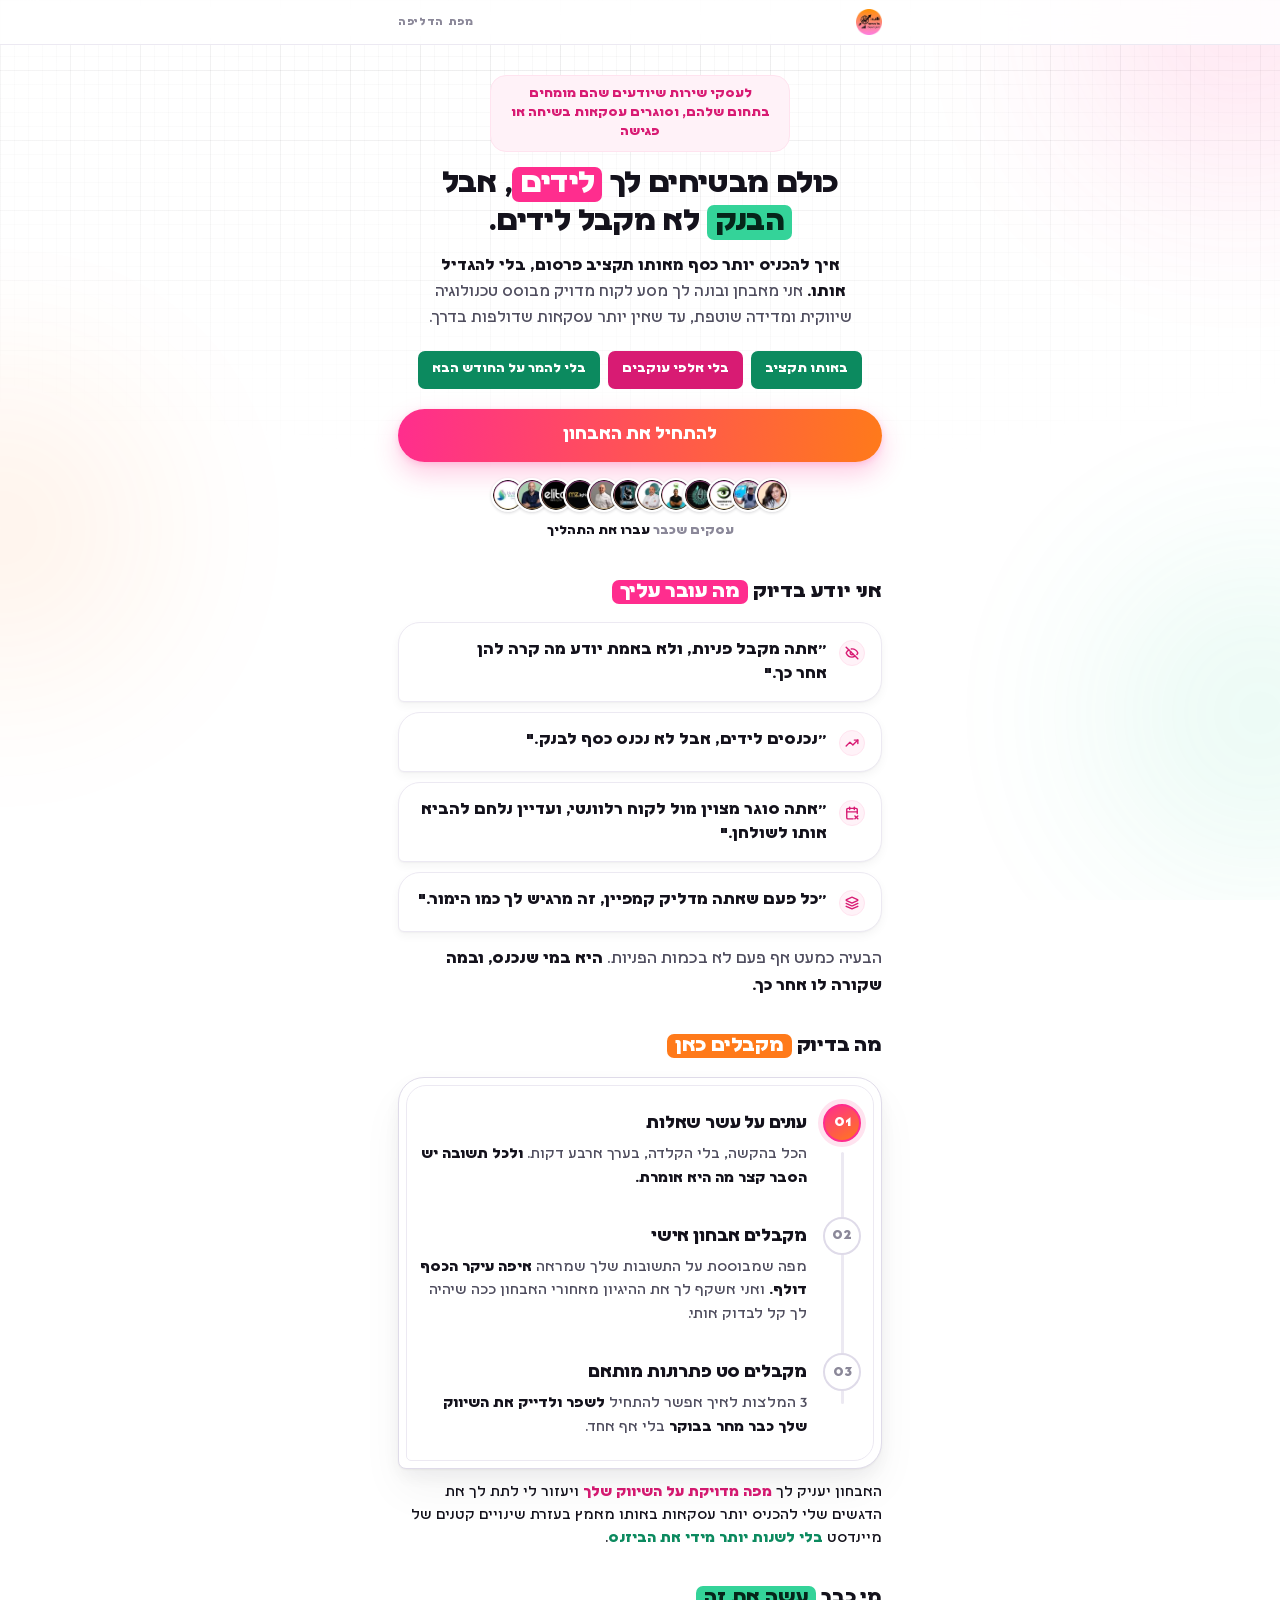
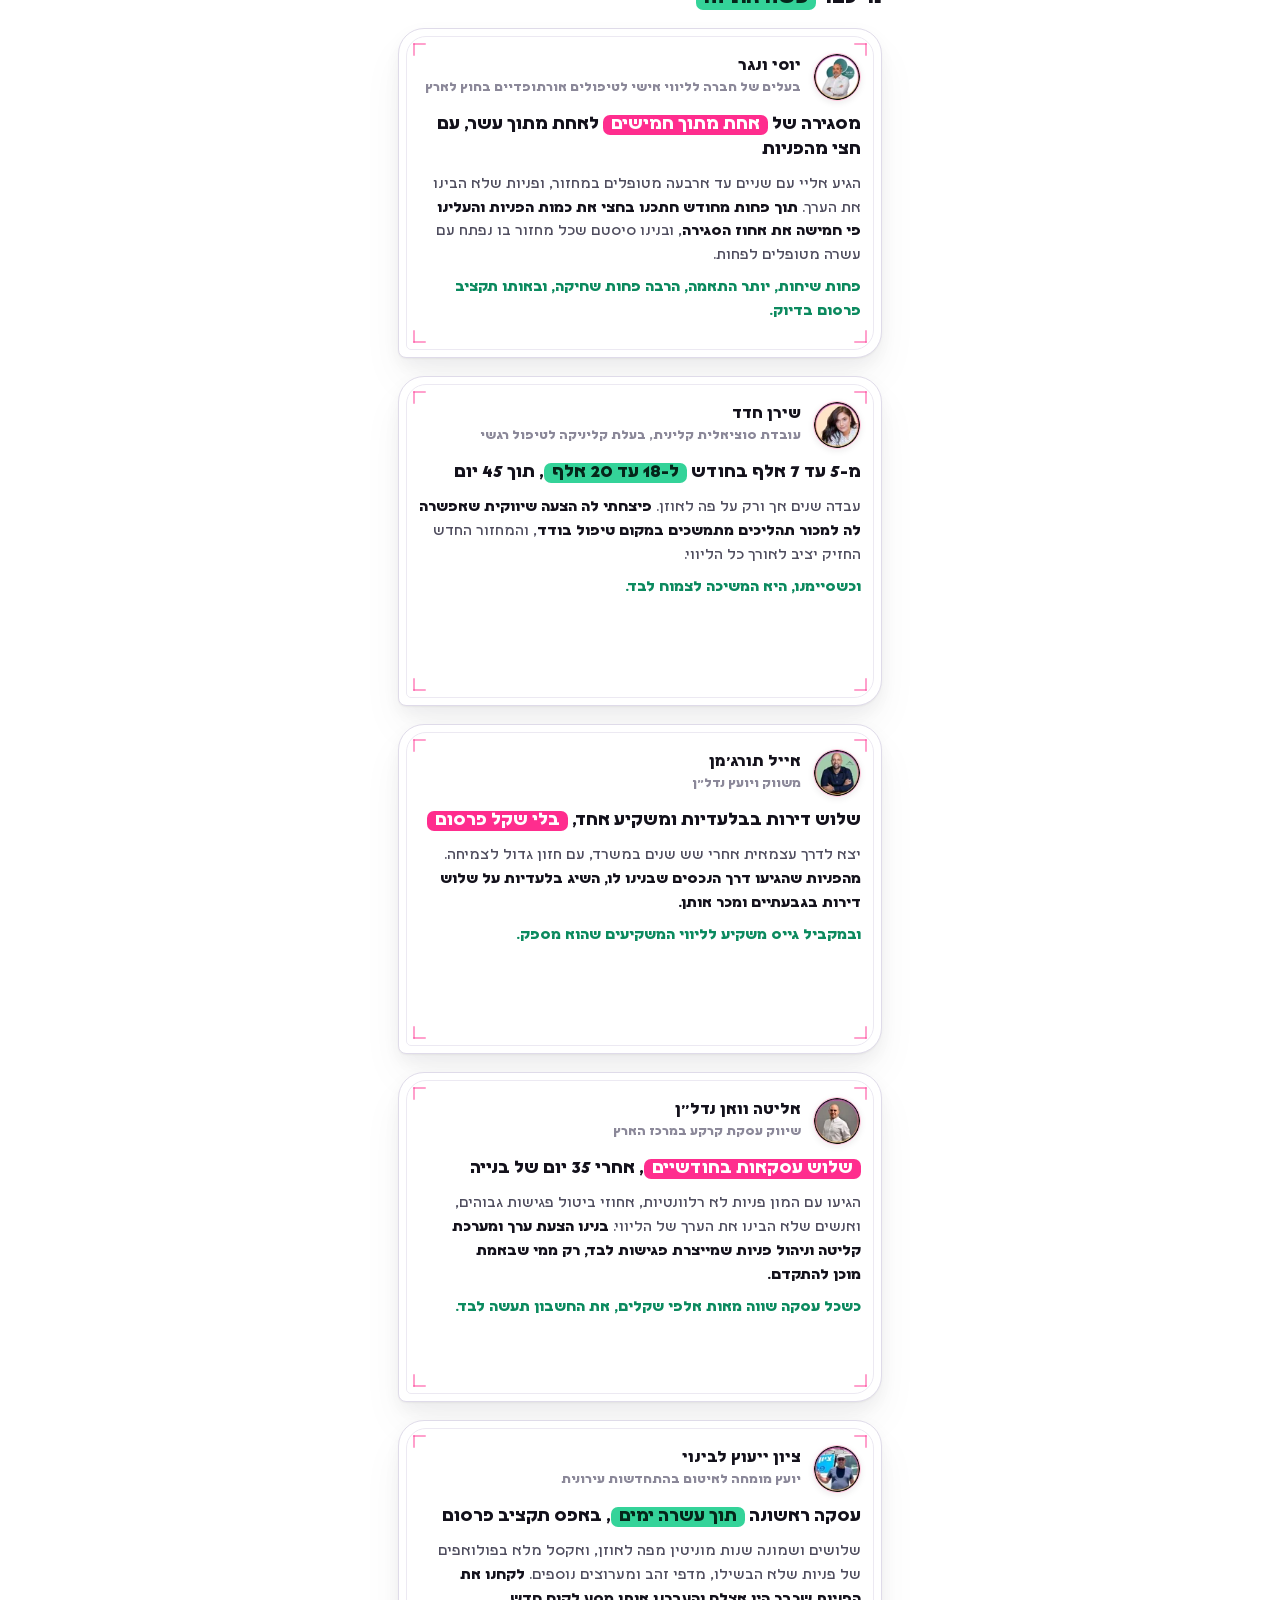
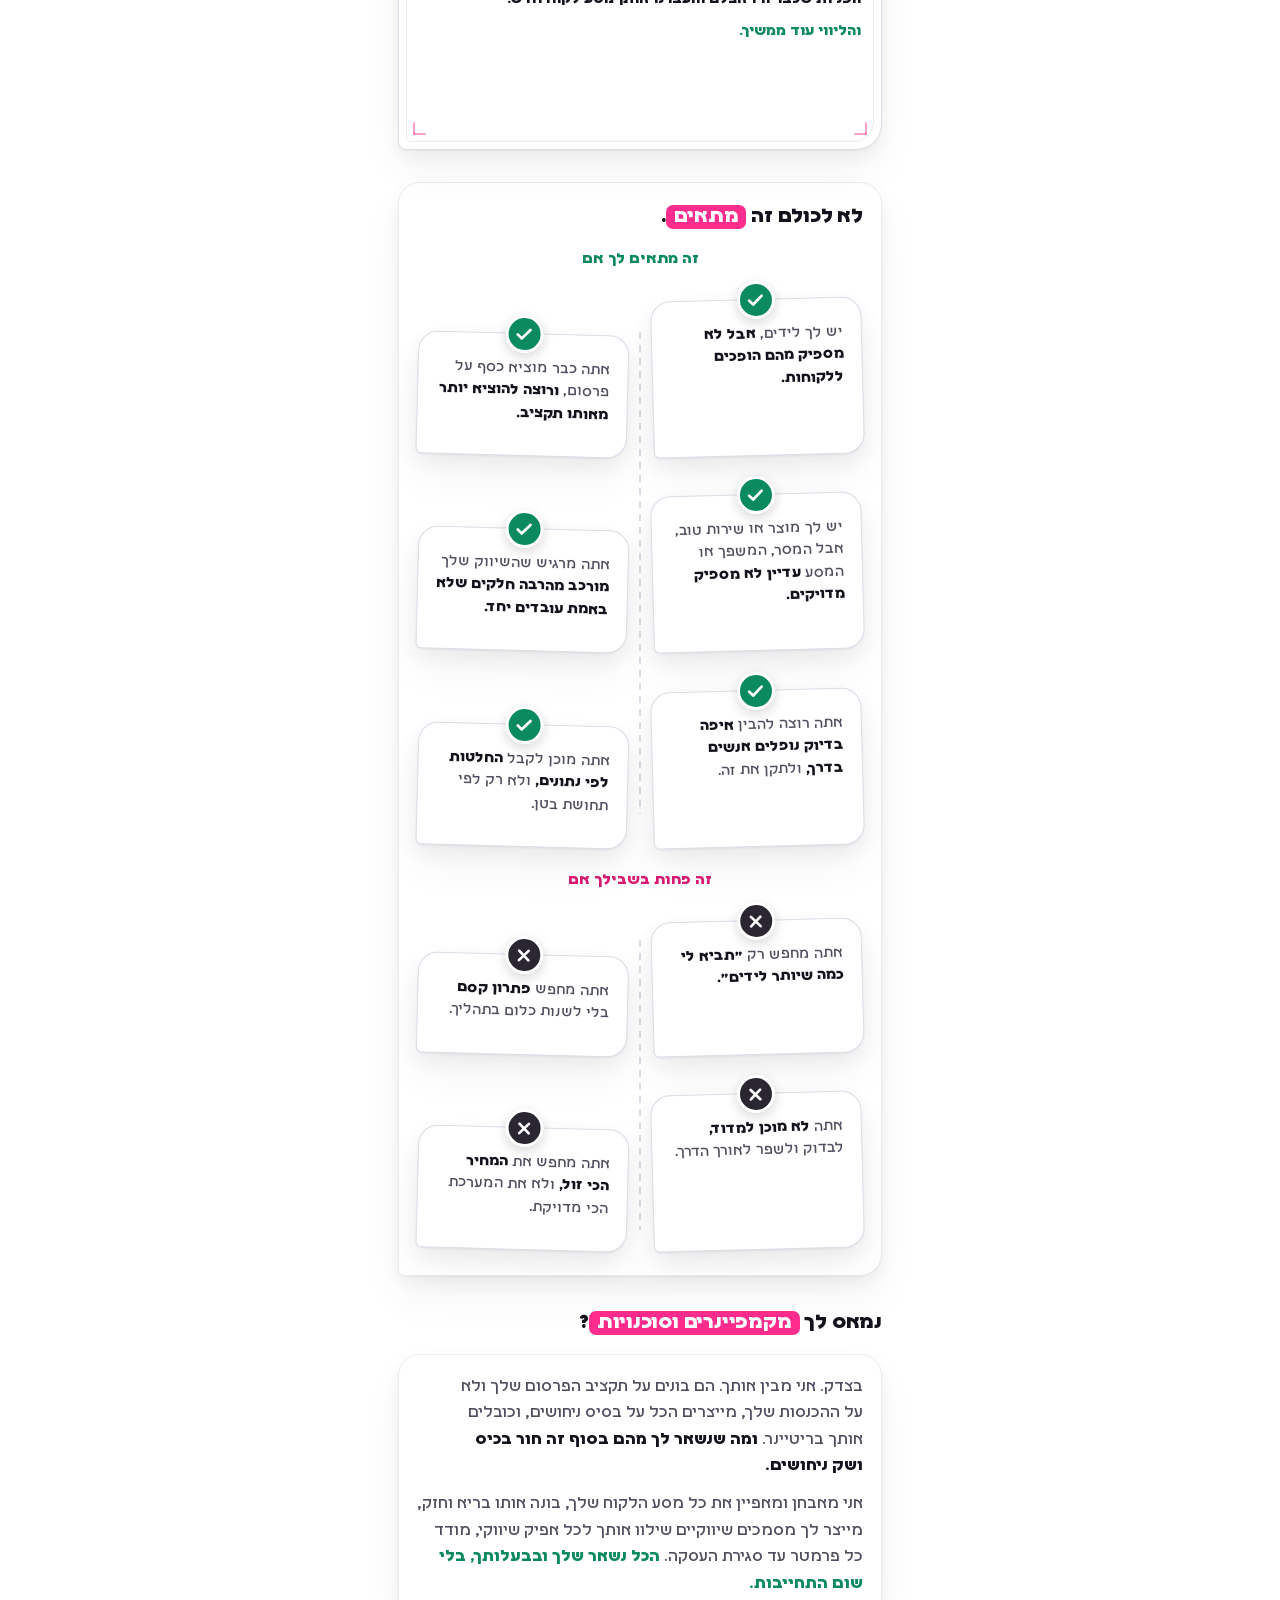
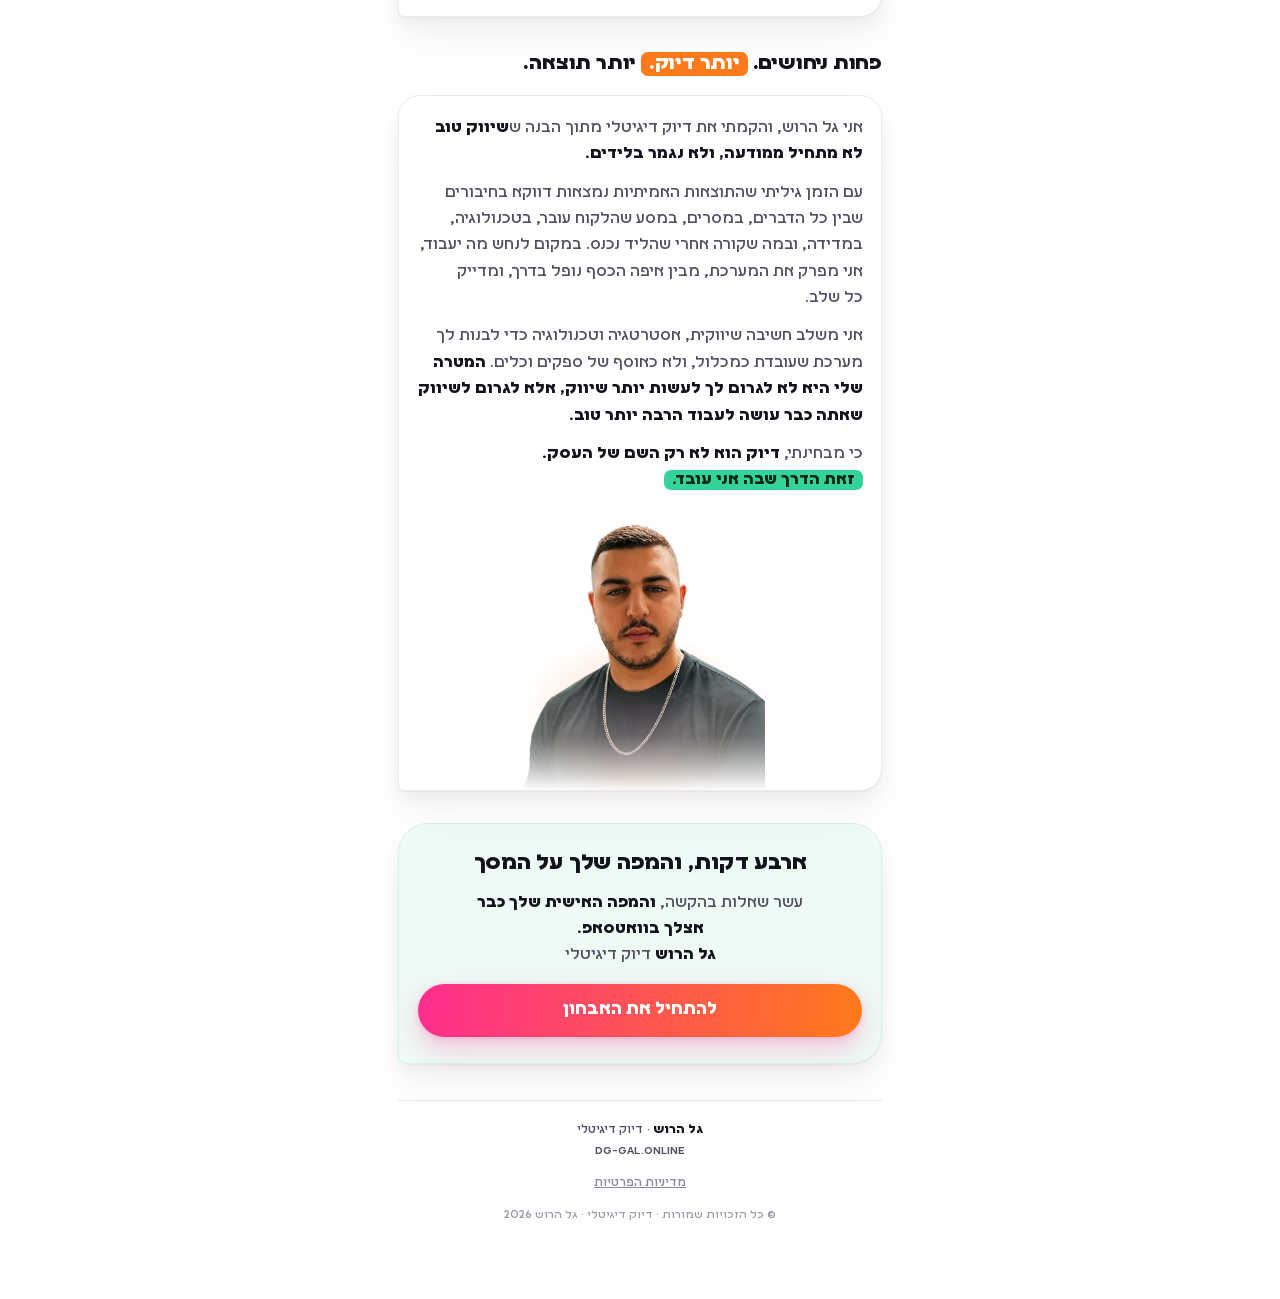
==== commit 31a0580c: "landing: conflict chips two-tone (green/pink solid bg, white text, squarer corners) Co-Authored-By: " ====
--- a/index.html
+++ b/index.html
@@ -342,7 +342,9 @@
 .fcard .seal svg{width:19px;height:19px;stroke:#fff;stroke-width:3.4;fill:none;stroke-linecap:round;stroke-linejoin:round}
 @media(max-width:560px){.fcards{grid-template-columns:1fr;gap:30px}.fcards::before{display:none}.fcard,.fcard:nth-child(even){--rot:0deg;margin-top:0}}
 .chips{display:flex;flex-wrap:wrap;gap:8px;justify-content:center;margin:2px 0 20px}
-.chip{font-size:13px;font-weight:800;color:var(--greenS);background:var(--greenT);border:1px solid var(--greenL);border-radius:999px;padding:7px 14px;white-space:nowrap}
+.chip{font-size:13px;font-weight:800;color:#fff;border-radius:7px;padding:8px 14px;white-space:nowrap}
+.chip.g{background:var(--greenS)}
+.chip.p{background:var(--pinkS)}
 </style>
 <link rel="prefetch" href="/q/" as="document">
 <script>
@@ -372,7 +374,7 @@
     <span class="qualify">לעסקי שירות שיודעים שהם מומחים בתחום שלהם, וסוגרים עסקאות בשיחה או פגישה</span>
     <h1 class="h1">כולם מבטיחים לך <span class="box">לידים</span>, אבל <span class="boxg">הבנק</span> לא מקבל לידים.</h1>
     <p class="sub"><b>איך להכניס יותר כסף מאותו תקציב פרסום, בלי להגדיל אותו.</b> אני מאבחן ובונה לך מסע לקוח מדויק מבוסס טכנולוגיה שיווקית ומדידה שוטפת, עד שאין יותר עסקאות שדולפות בדרך.</p>
-    <div class="chips"><span class="chip">באותו תקציב</span><span class="chip">בלי אלפי עוקבים</span><span class="chip">בלי להמר על החודש הבא</span></div>
+    <div class="chips"><span class="chip g">באותו תקציב</span><span class="chip p">בלי אלפי עוקבים</span><span class="chip g">בלי להמר על החודש הבא</span></div>
     <button class="cta" onclick="go()">להתחיל את האבחון</button>
     <div class="proof"><div class="faces"><img src="[data-uri]" alt=""><img src="[data-uri]" alt=""><img src="[data-uri]" alt=""><img src="[data-uri]" alt=""><img src="[data-uri]" alt=""><img src="[data-uri]" alt=""><img src="[data-uri]" alt=""><img src="[data-uri]" alt=""><img src="[data-uri]" alt=""><img src="[data-uri]" alt=""><img src="[data-uri]" alt=""><img src="[data-uri]" alt=""></div><span>עסקים שכבר <b>עברו את התהליך</b></span></div>
   </div>
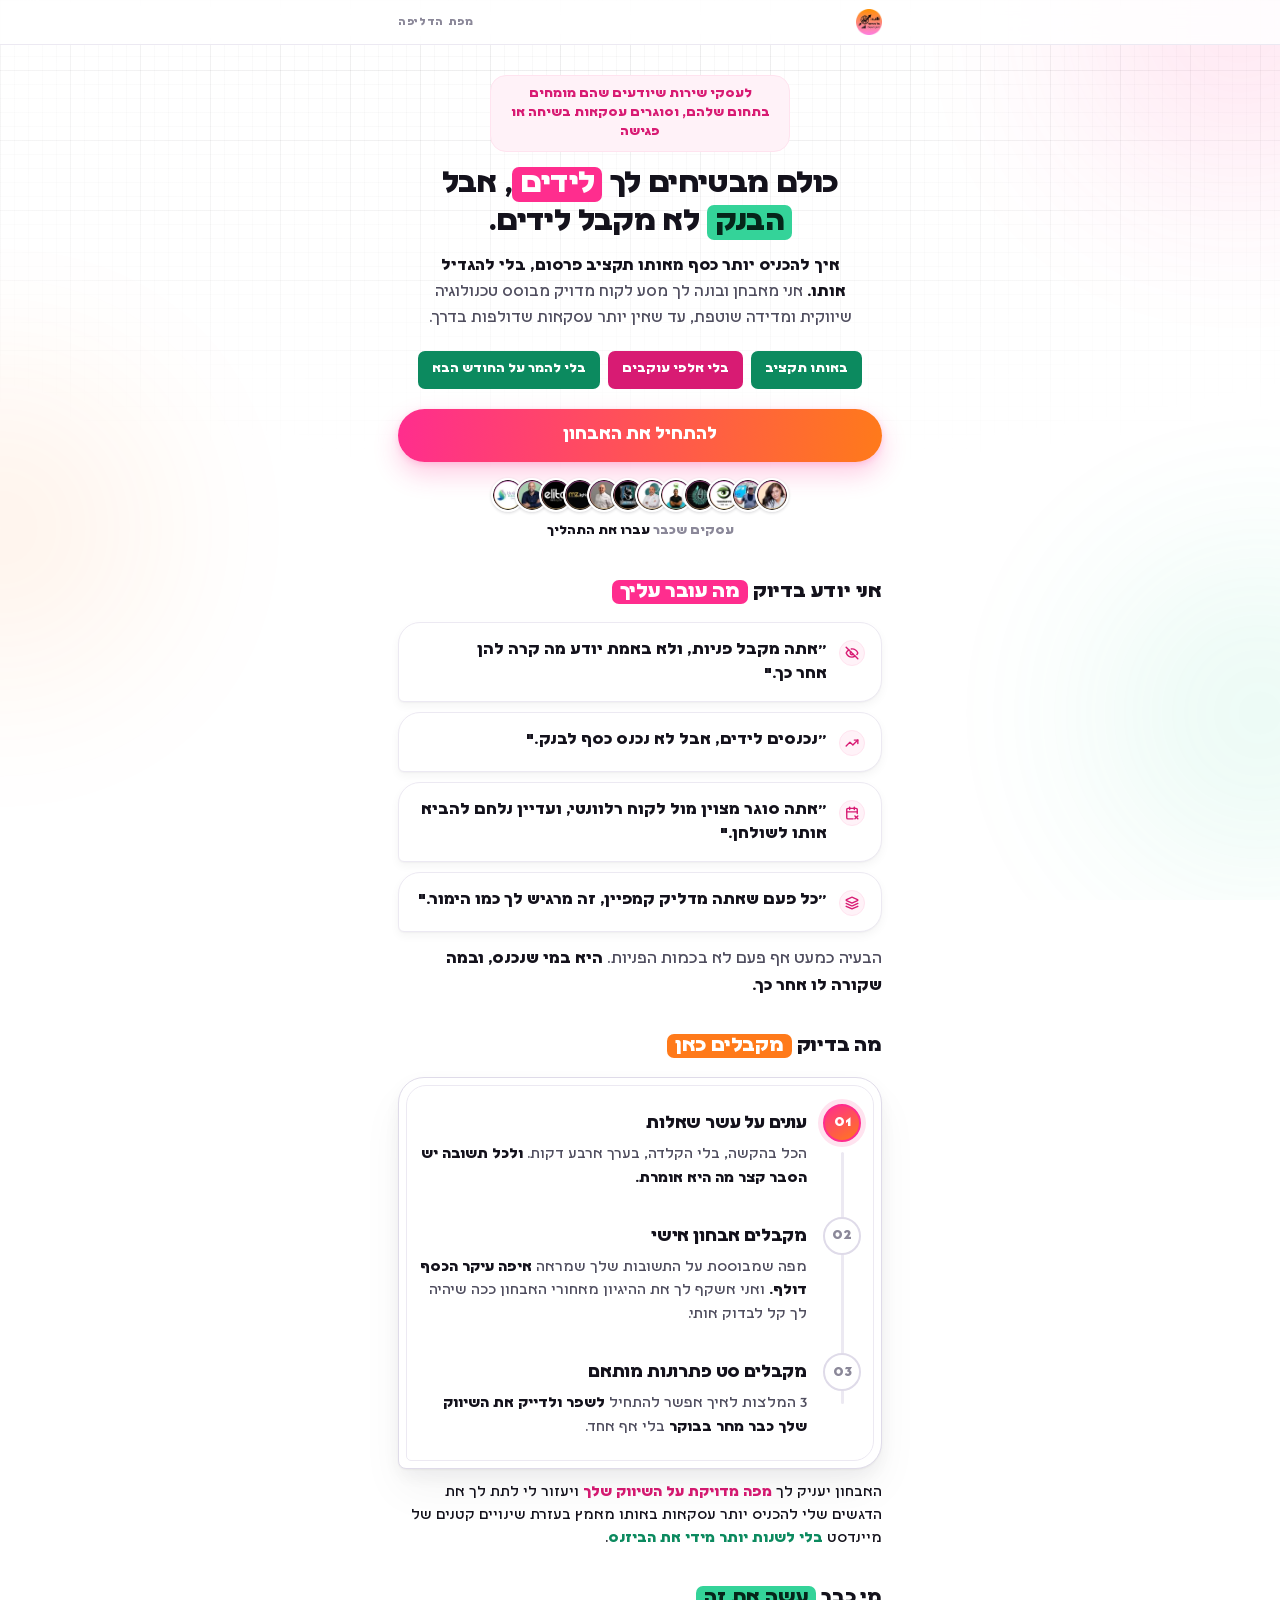
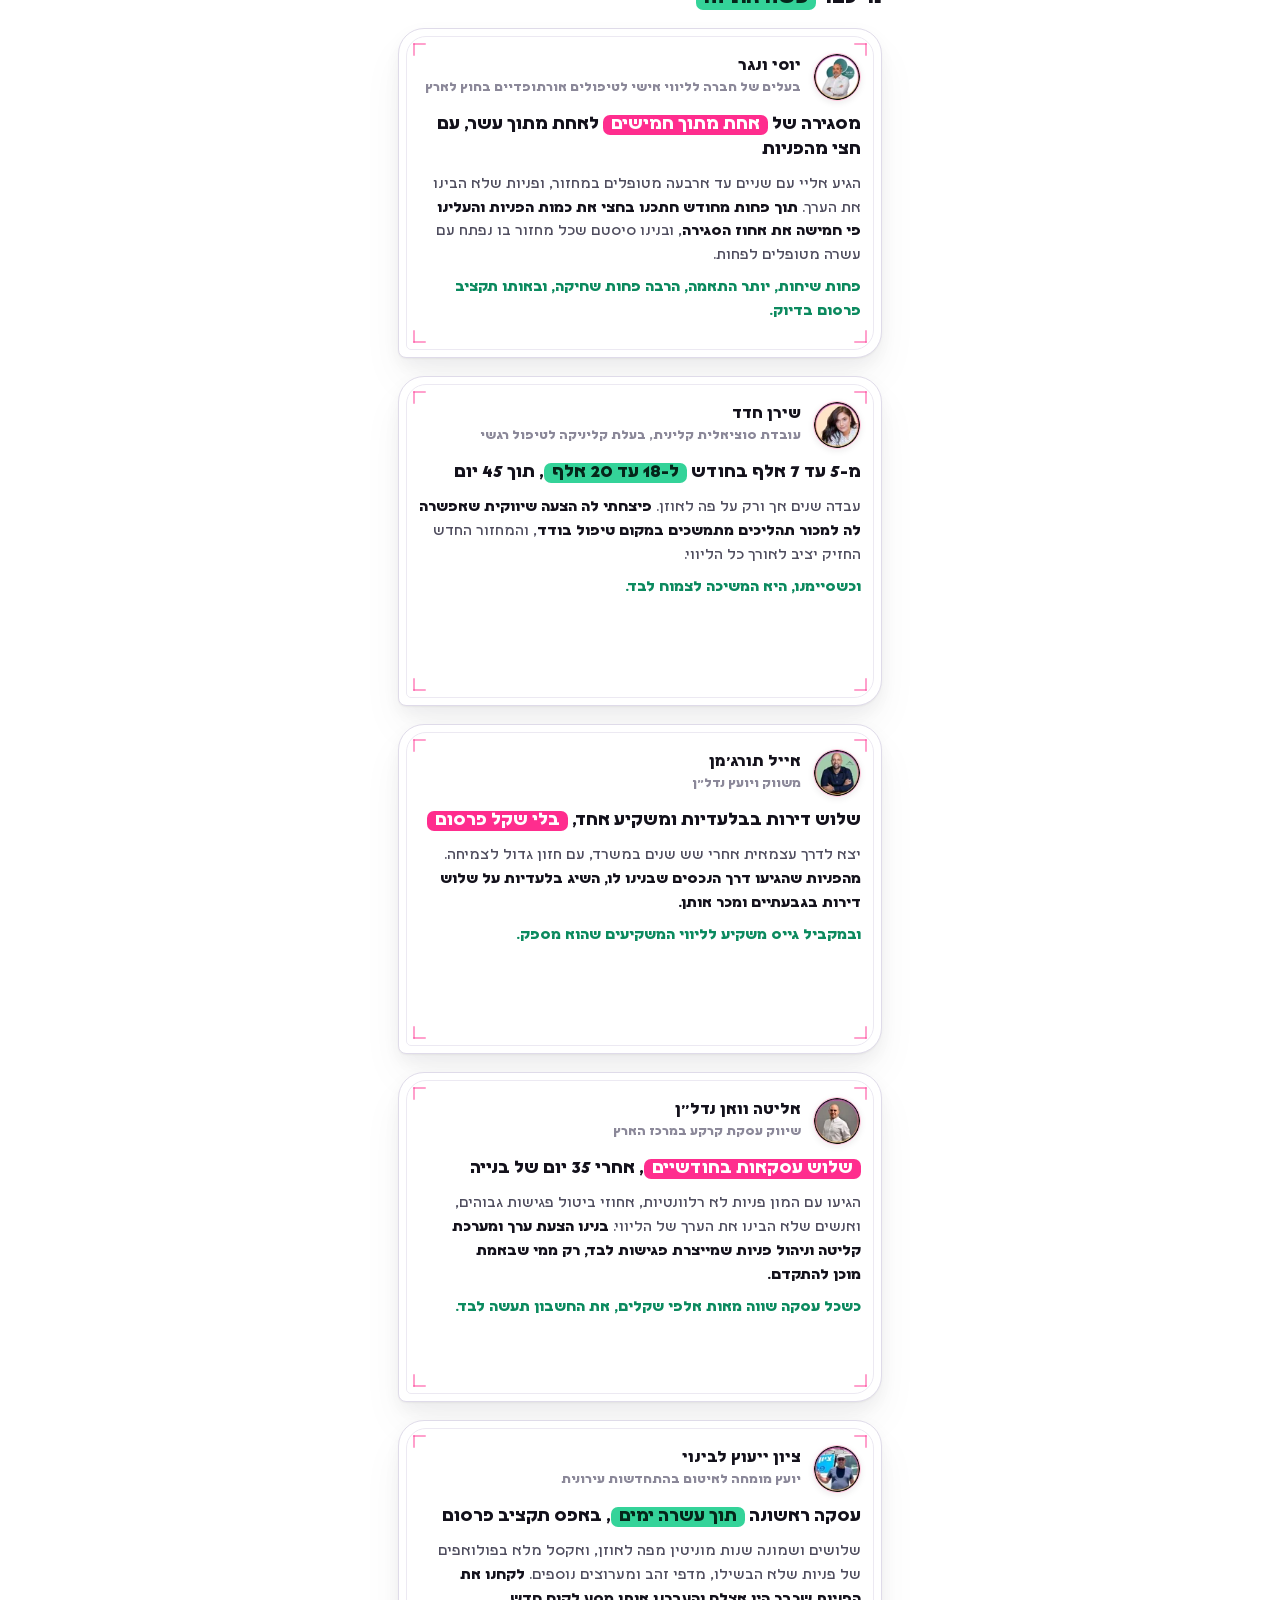
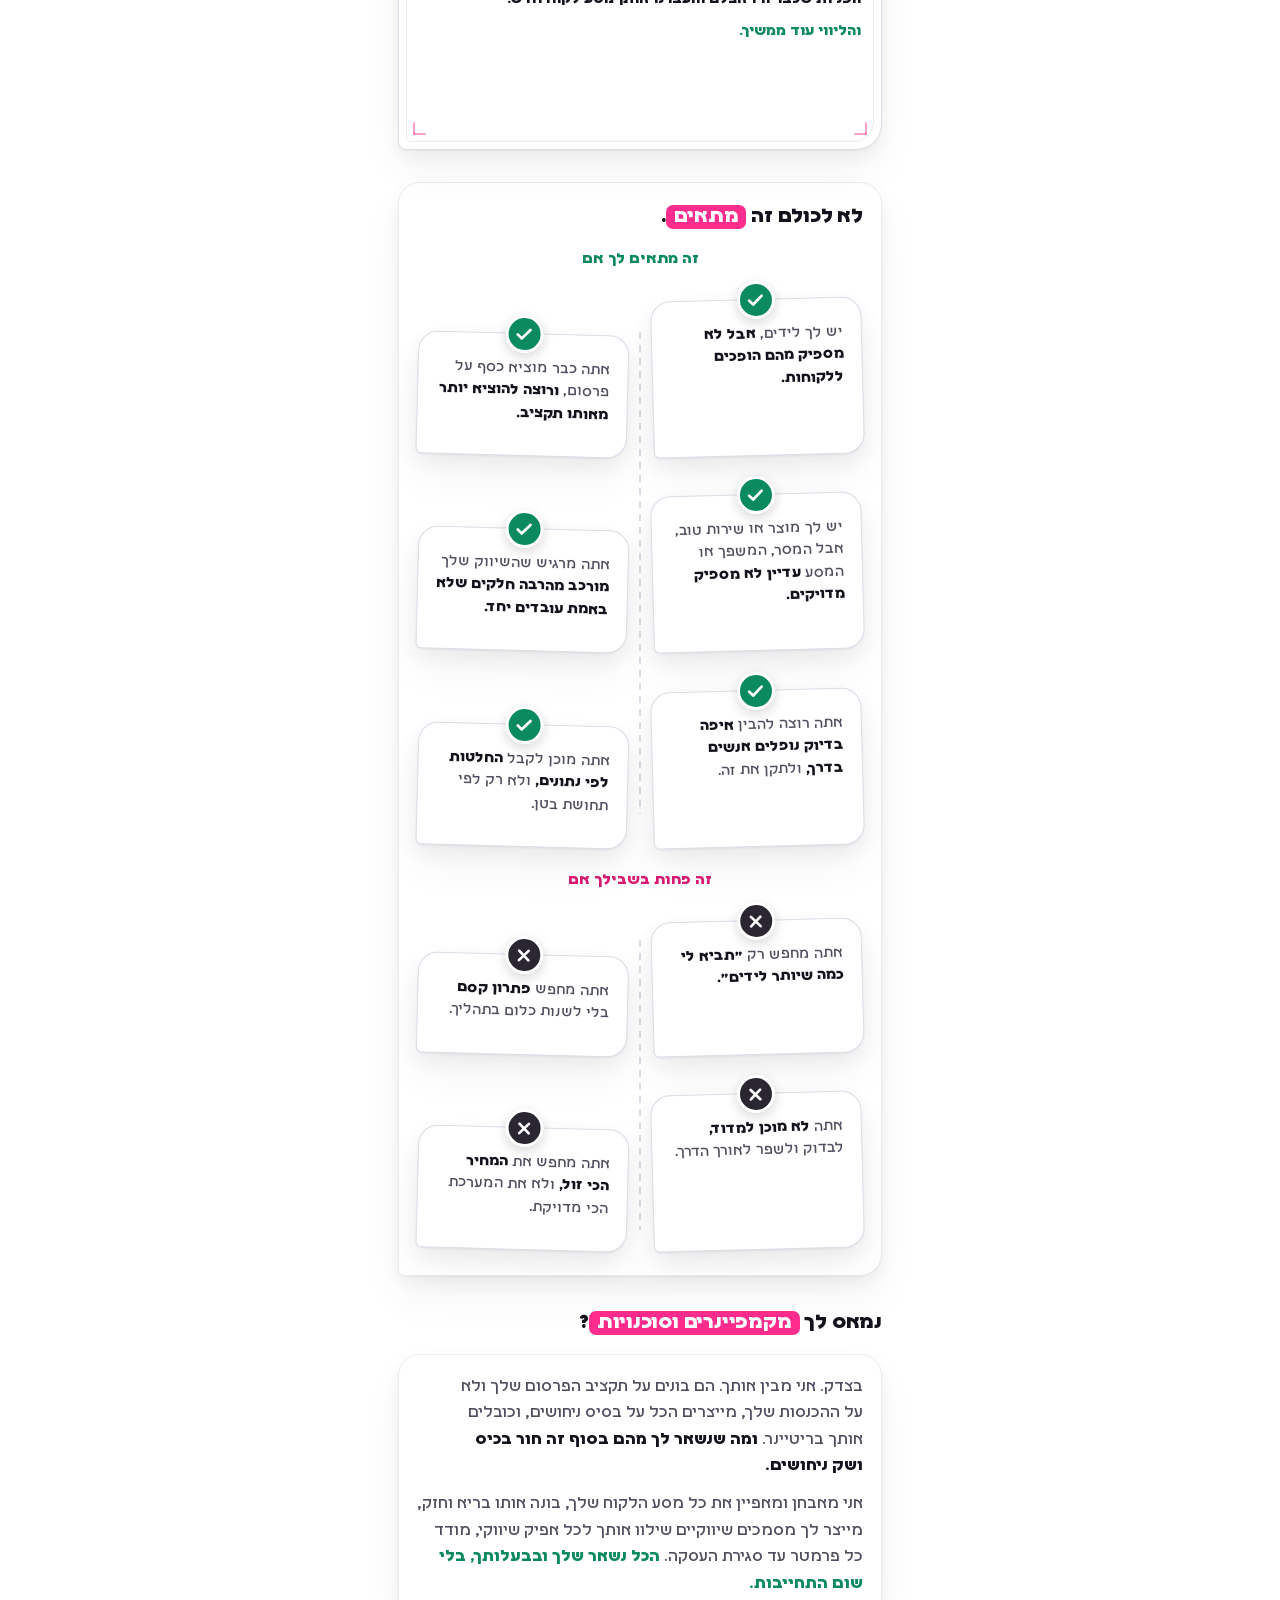
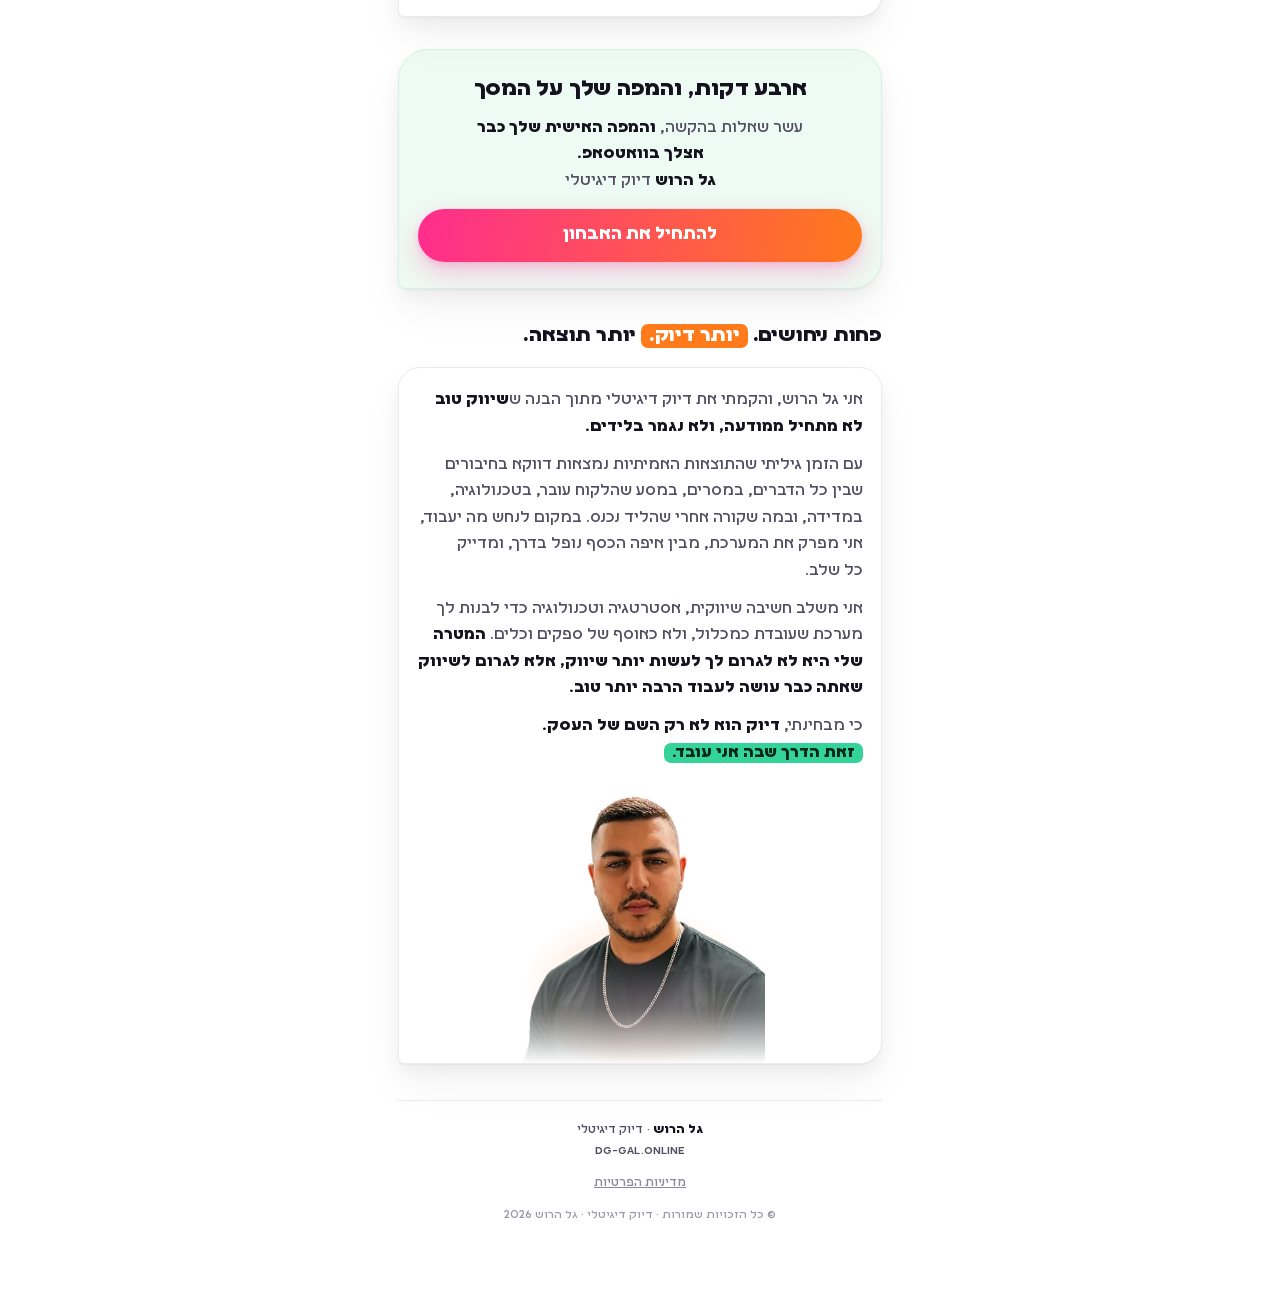
==== commit c1ba4656: "landing: move CTA close section above the about (about is now last) Co-Authored-By: Claude Opus 4.8 " ====
--- a/index.html
+++ b/index.html
@@ -480,6 +480,12 @@
     </div></div>
   </div>
 
+  <div class="sec close">
+    <h2>ארבע דקות, והמפה שלך על המסך</h2>
+    <p>עשר שאלות בהקשה, <b>והמפה האישית שלך כבר אצלך בוואטסאפ.</b><br><b>גל הרוש</b> דיוק דיגיטלי</p>
+    <button class="cta" onclick="go()">להתחיל את האבחון</button>
+  </div>
+
   <div class="sec">
     <h2 class="sh">פחות ניחושים. <span class="boxo">יותר דיוק.</span> יותר תוצאה.</h2>
     <div class="card lift me"><div class="in">
@@ -488,12 +494,6 @@
       <p>אני משלב חשיבה שיווקית, אסטרטגיה וטכנולוגיה כדי לבנות לך מערכת שעובדת כמכלול, ולא כאוסף של ספקים וכלים. <b>המטרה שלי היא לא לגרום לך לעשות יותר שיווק, אלא לגרום לשיווק שאתה כבר עושה לעבוד הרבה יותר טוב.</b></p>
       <p style="margin-bottom:0">כי מבחינתי, <b>דיוק הוא לא רק השם של העסק.</b> <span class="boxg">זאת הדרך שבה אני עובד.</span></p>
     </div><i class="glowme"></i><img class="av" src="[data-uri]" alt="גל הרוש"></div>
-  </div>
-
-  <div class="sec close">
-    <h2>ארבע דקות, והמפה שלך על המסך</h2>
-    <p>עשר שאלות בהקשה, <b>והמפה האישית שלך כבר אצלך בוואטסאפ.</b><br><b>גל הרוש</b> דיוק דיגיטלי</p>
-    <button class="cta" onclick="go()">להתחיל את האבחון</button>
   </div>
 
   <footer>
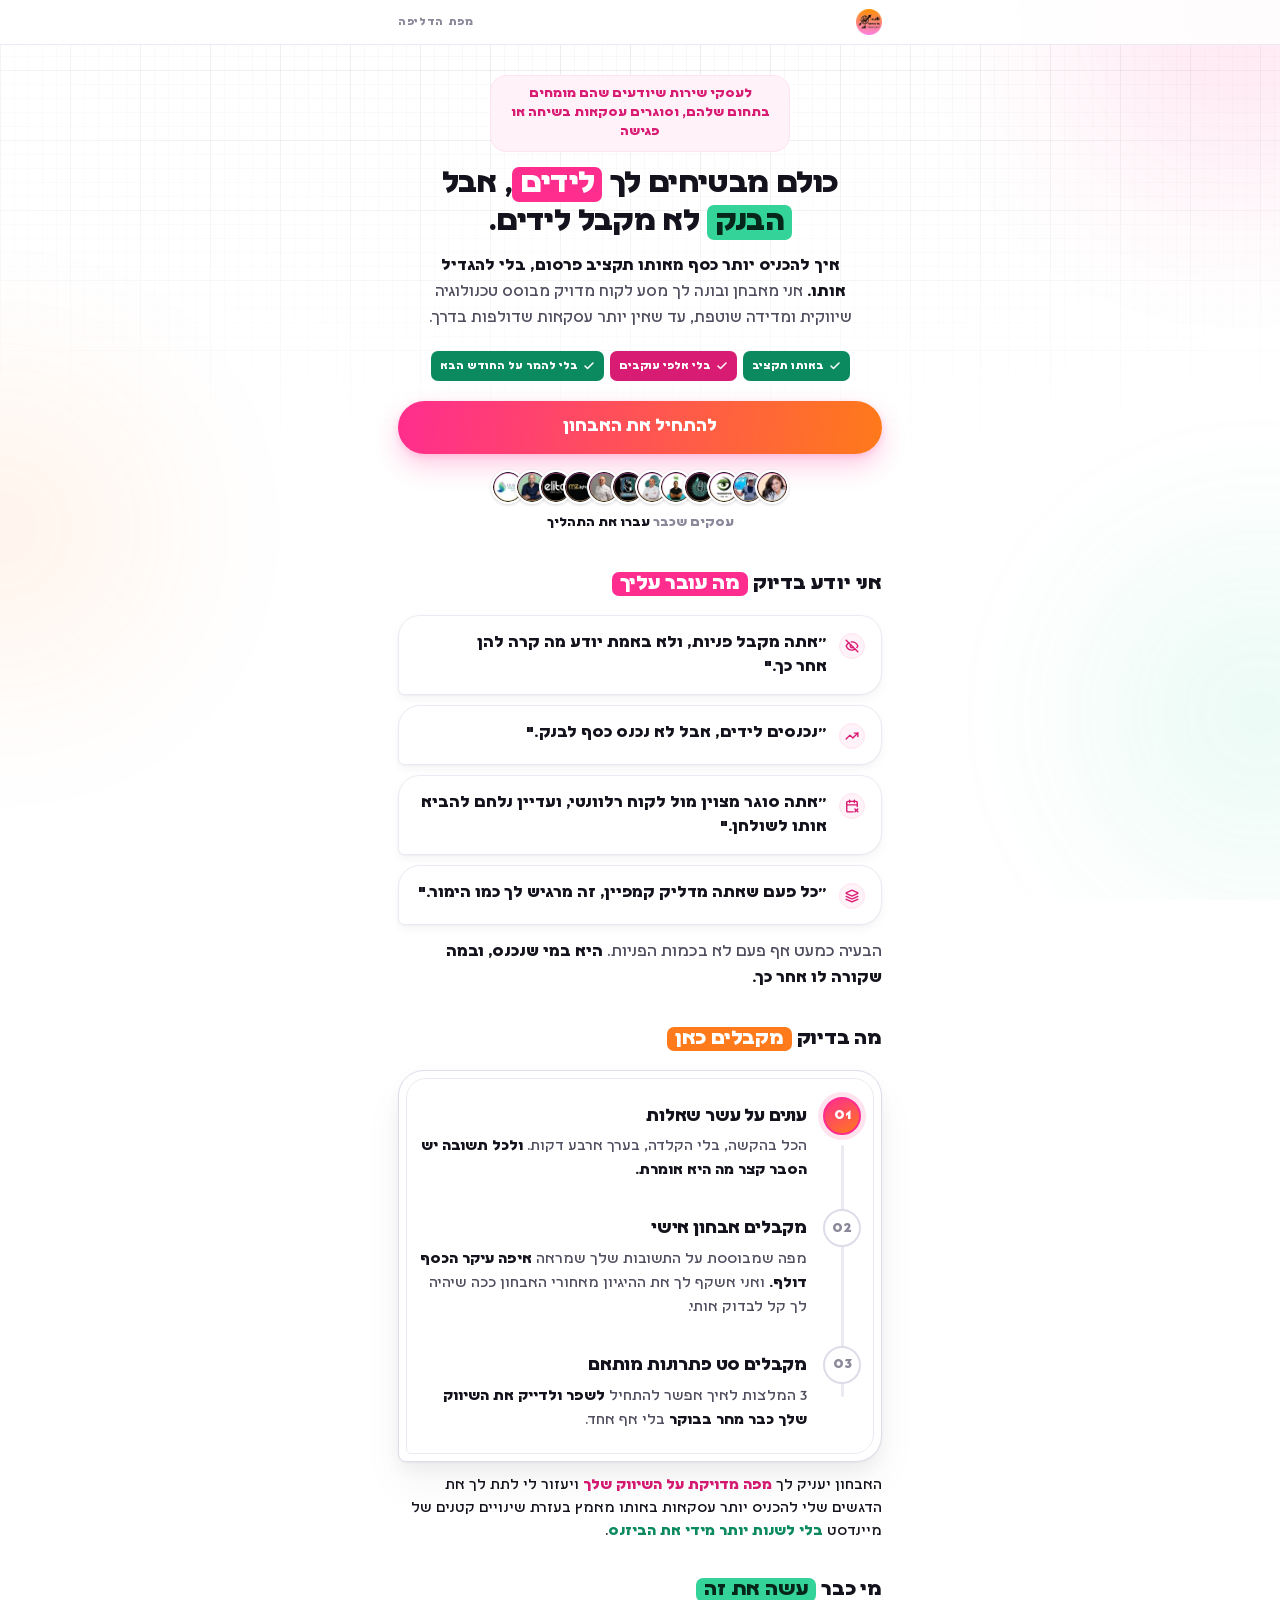
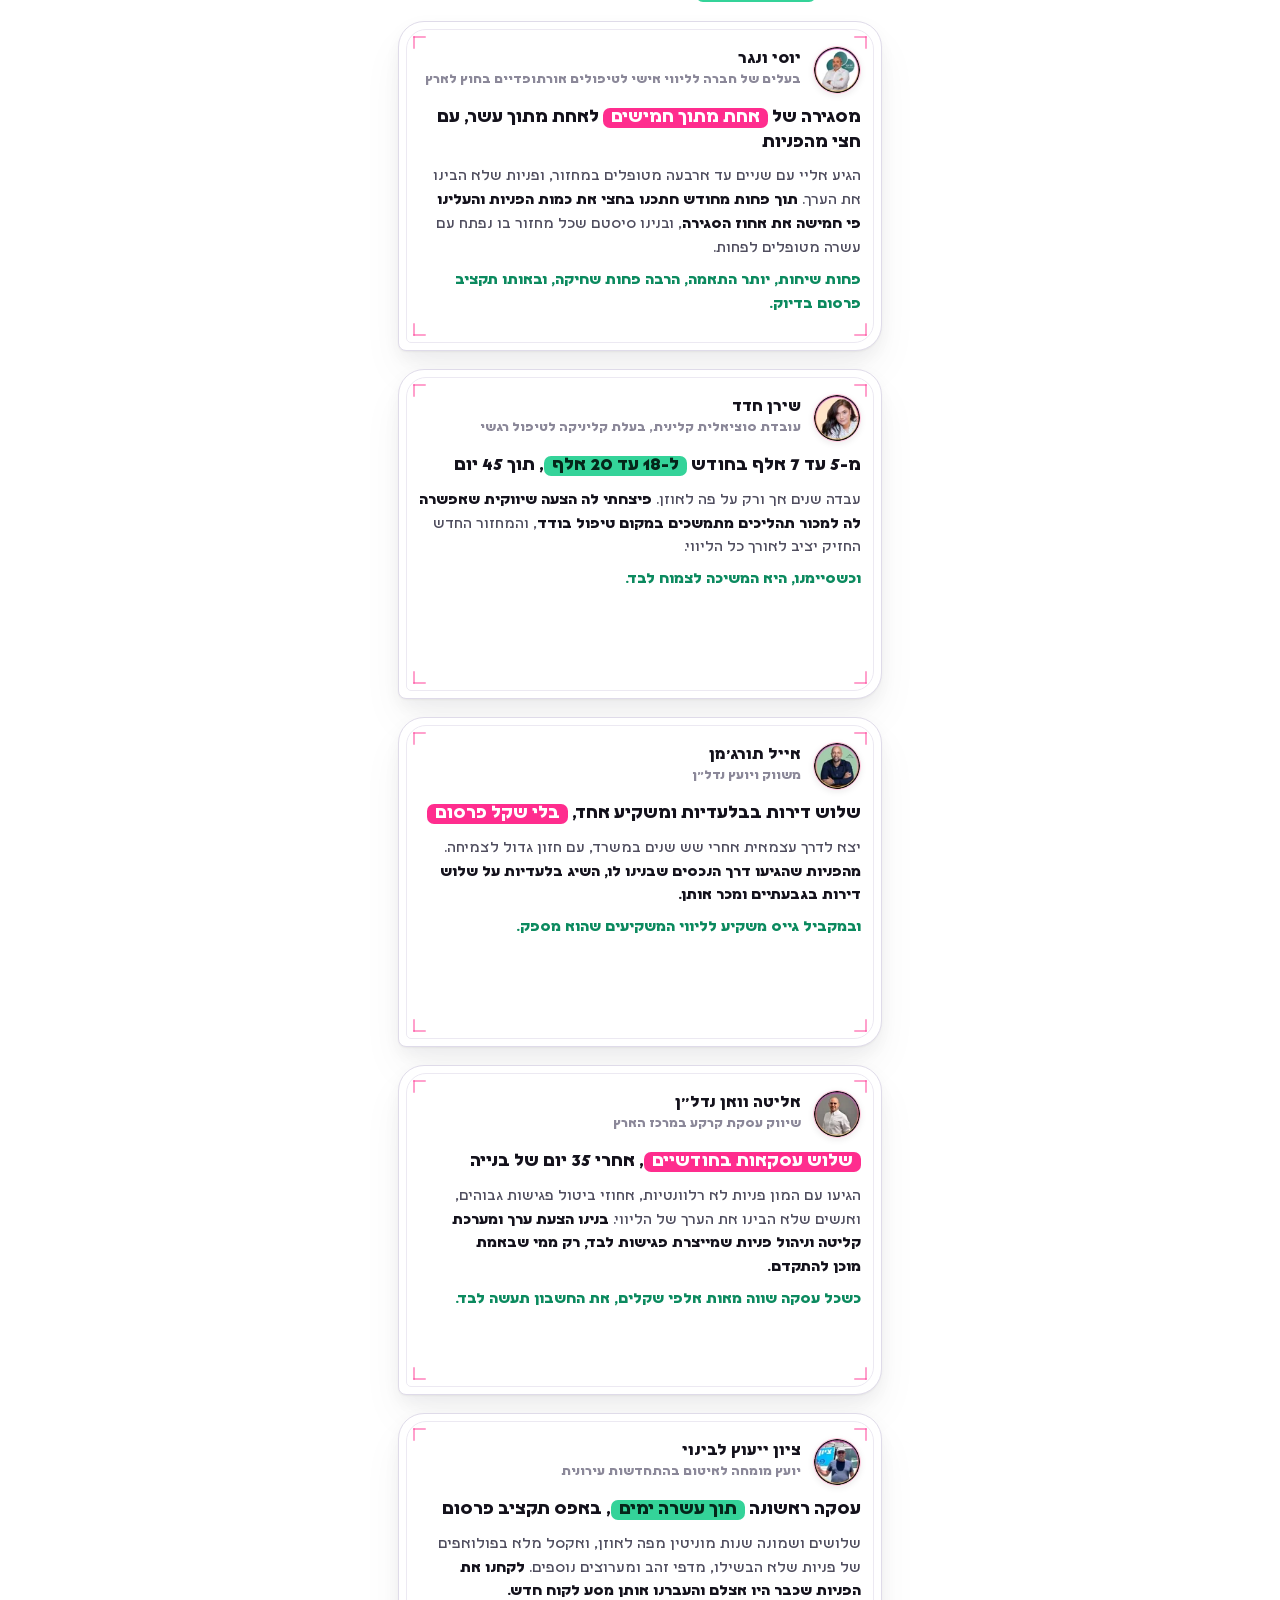
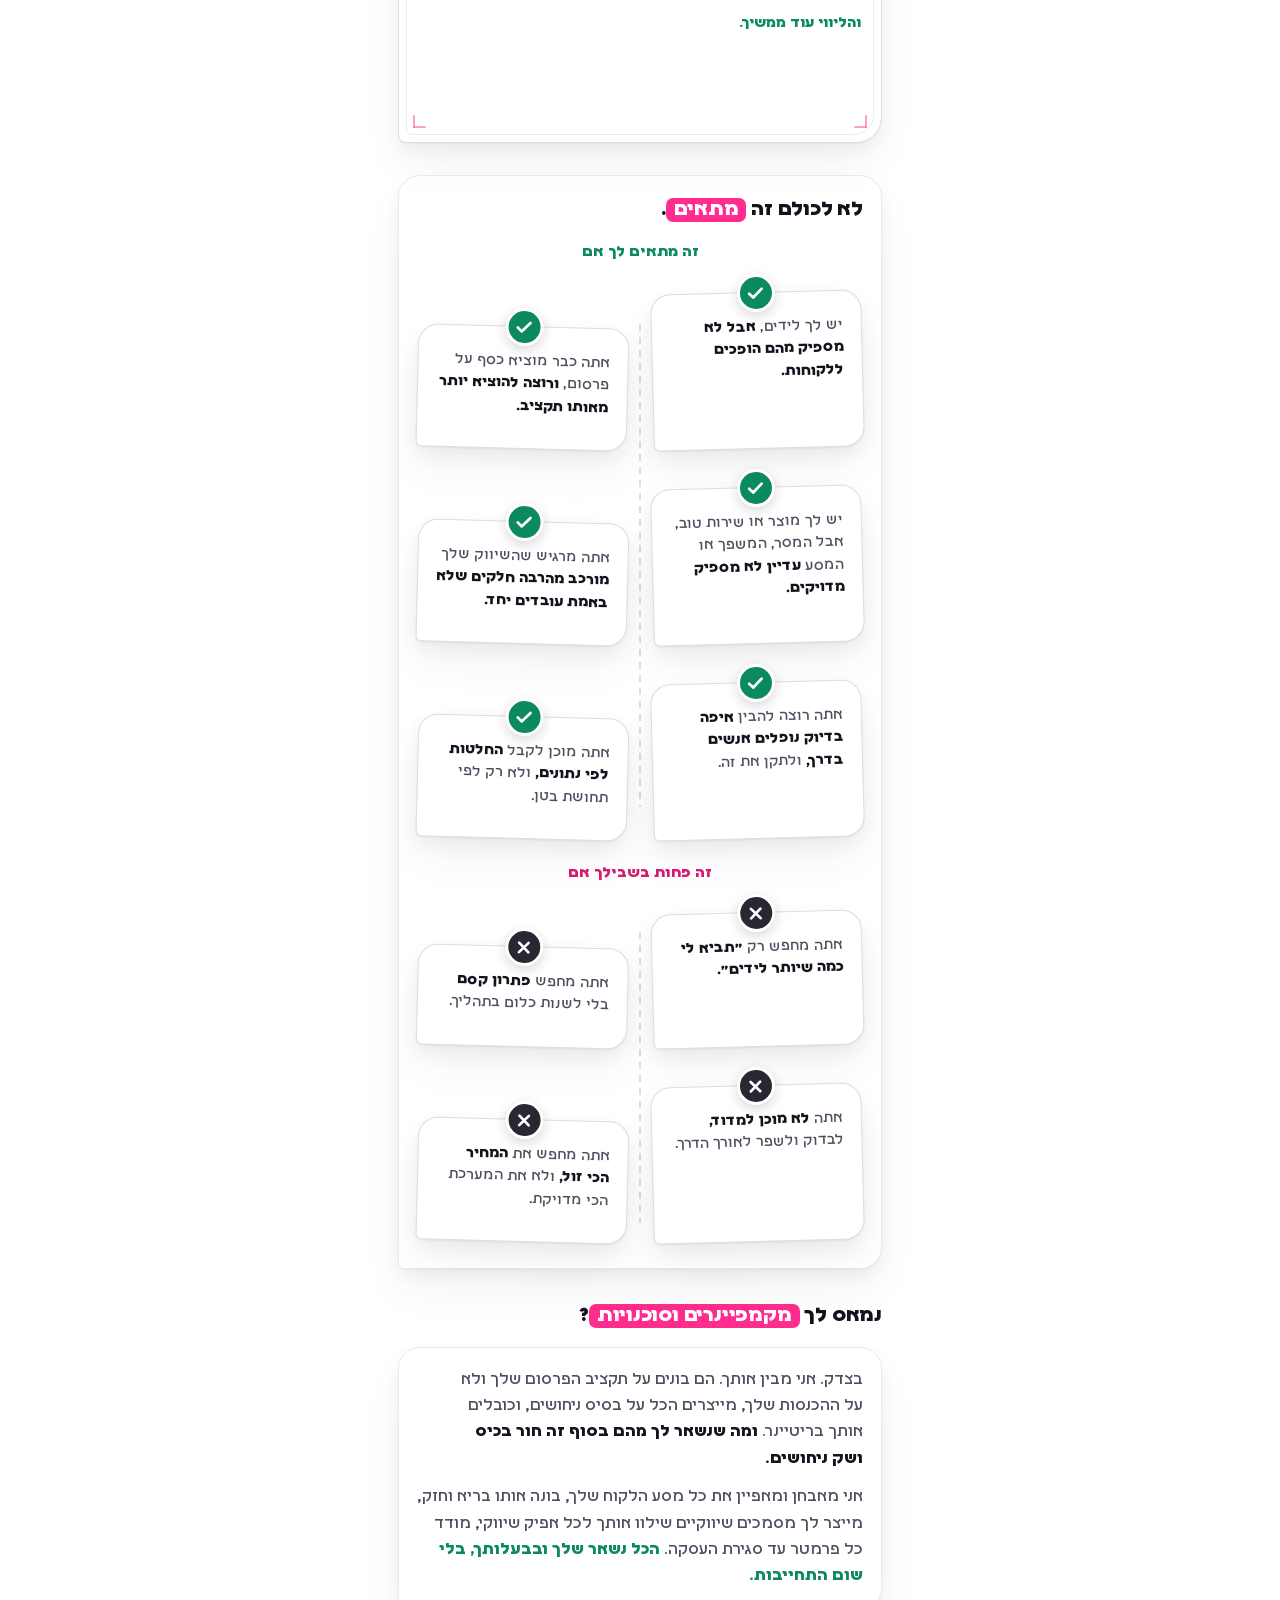
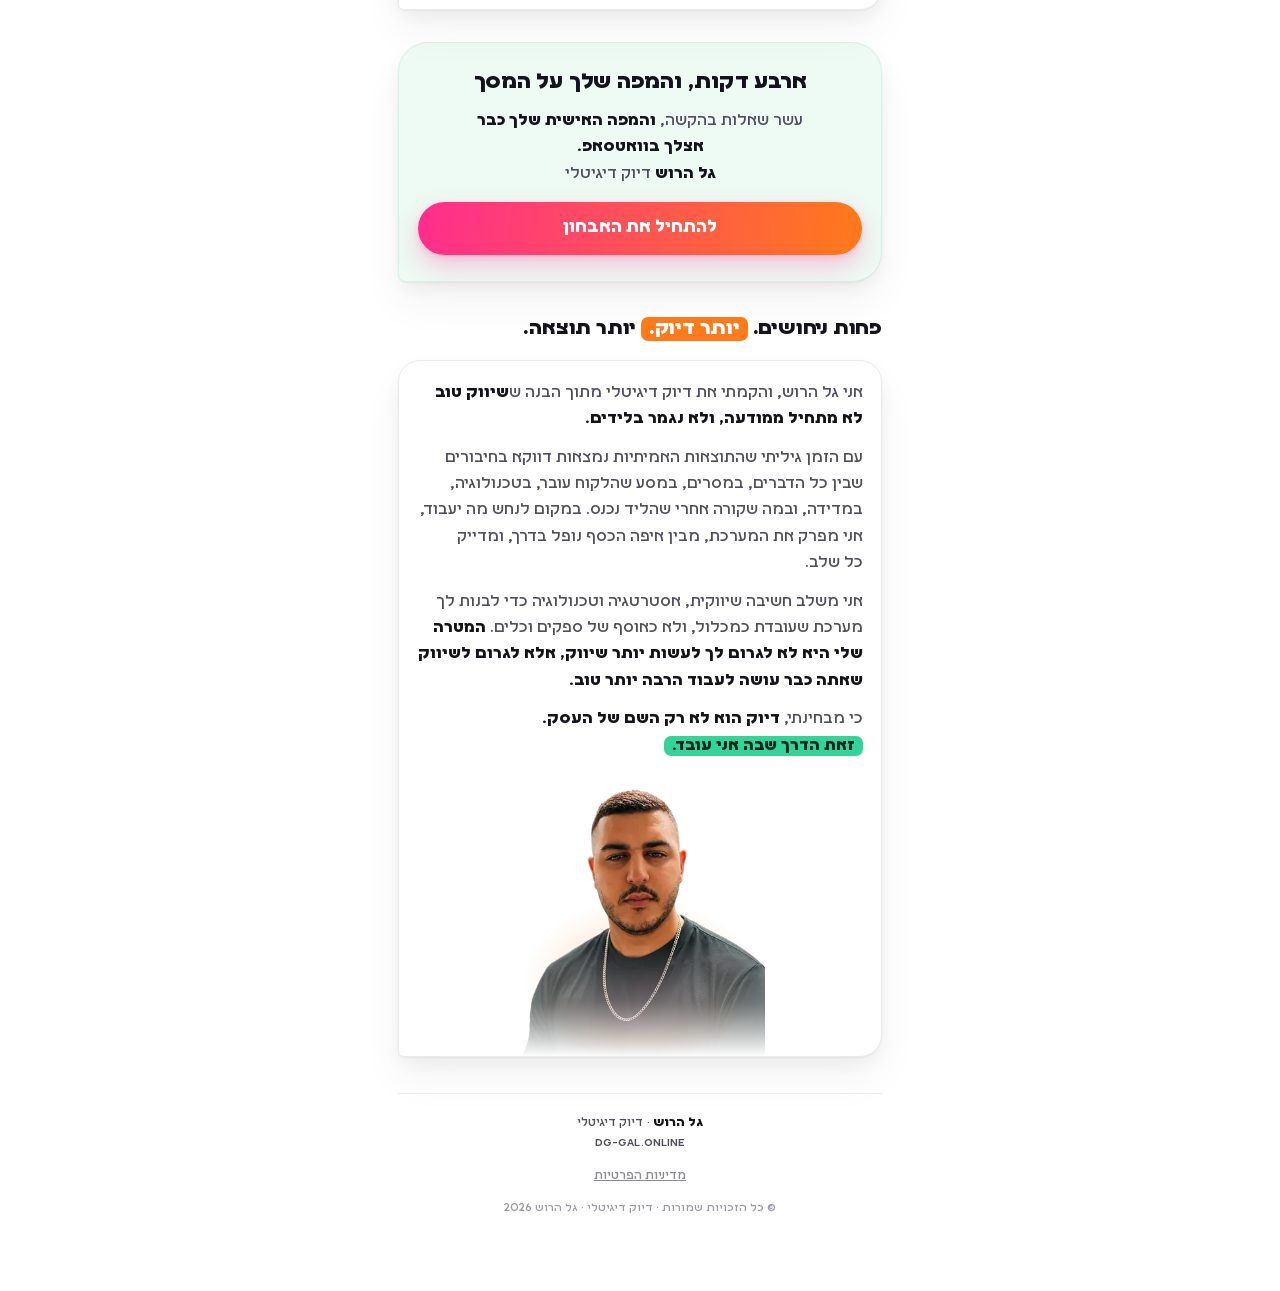
==== commit 2bcef3eb: "landing: hero chips one line, smaller font, small check icon each Co-Authored-By: Claude Opus 4.8 <n" ====
--- a/index.html
+++ b/index.html
@@ -341,10 +341,12 @@
 .fcard.n .seal{background:#2b2732}
 .fcard .seal svg{width:19px;height:19px;stroke:#fff;stroke-width:3.4;fill:none;stroke-linecap:round;stroke-linejoin:round}
 @media(max-width:560px){.fcards{grid-template-columns:1fr;gap:30px}.fcards::before{display:none}.fcard,.fcard:nth-child(even){--rot:0deg;margin-top:0}}
-.chips{display:flex;flex-wrap:wrap;gap:8px;justify-content:center;margin:2px 0 20px}
-.chip{font-size:13px;font-weight:800;color:#fff;border-radius:7px;padding:8px 14px;white-space:nowrap}
+.chips{display:flex;flex-wrap:nowrap;gap:6px;justify-content:center;margin:2px 0 20px;padding:0 4px}
+.chip{display:inline-flex;align-items:center;gap:5px;font-size:11px;font-weight:800;color:#fff;border-radius:7px;padding:6px 9px;white-space:nowrap}
+.chip svg{width:12px;height:12px;stroke:currentColor;stroke-width:3;fill:none;stroke-linecap:round;stroke-linejoin:round;flex-shrink:0}
 .chip.g{background:var(--greenS)}
 .chip.p{background:var(--pinkS)}
+@media(max-width:390px){.chip{font-size:10px;padding:5px 7px;gap:4px}.chip svg{width:11px;height:11px}}
 </style>
 <link rel="prefetch" href="/q/" as="document">
 <script>
@@ -374,7 +376,7 @@
     <span class="qualify">לעסקי שירות שיודעים שהם מומחים בתחום שלהם, וסוגרים עסקאות בשיחה או פגישה</span>
     <h1 class="h1">כולם מבטיחים לך <span class="box">לידים</span>, אבל <span class="boxg">הבנק</span> לא מקבל לידים.</h1>
     <p class="sub"><b>איך להכניס יותר כסף מאותו תקציב פרסום, בלי להגדיל אותו.</b> אני מאבחן ובונה לך מסע לקוח מדויק מבוסס טכנולוגיה שיווקית ומדידה שוטפת, עד שאין יותר עסקאות שדולפות בדרך.</p>
-    <div class="chips"><span class="chip g">באותו תקציב</span><span class="chip p">בלי אלפי עוקבים</span><span class="chip g">בלי להמר על החודש הבא</span></div>
+    <div class="chips"><span class="chip g"><svg viewBox="0 0 24 24"><path d="M20 6 9 17l-5-5"/></svg>באותו תקציב</span><span class="chip p"><svg viewBox="0 0 24 24"><path d="M20 6 9 17l-5-5"/></svg>בלי אלפי עוקבים</span><span class="chip g"><svg viewBox="0 0 24 24"><path d="M20 6 9 17l-5-5"/></svg>בלי להמר על החודש הבא</span></div>
     <button class="cta" onclick="go()">להתחיל את האבחון</button>
     <div class="proof"><div class="faces"><img src="[data-uri]" alt=""><img src="[data-uri]" alt=""><img src="[data-uri]" alt=""><img src="[data-uri]" alt=""><img src="[data-uri]" alt=""><img src="[data-uri]" alt=""><img src="[data-uri]" alt=""><img src="[data-uri]" alt=""><img src="[data-uri]" alt=""><img src="[data-uri]" alt=""><img src="[data-uri]" alt=""><img src="[data-uri]" alt=""></div><span>עסקים שכבר <b>עברו את התהליך</b></span></div>
   </div>
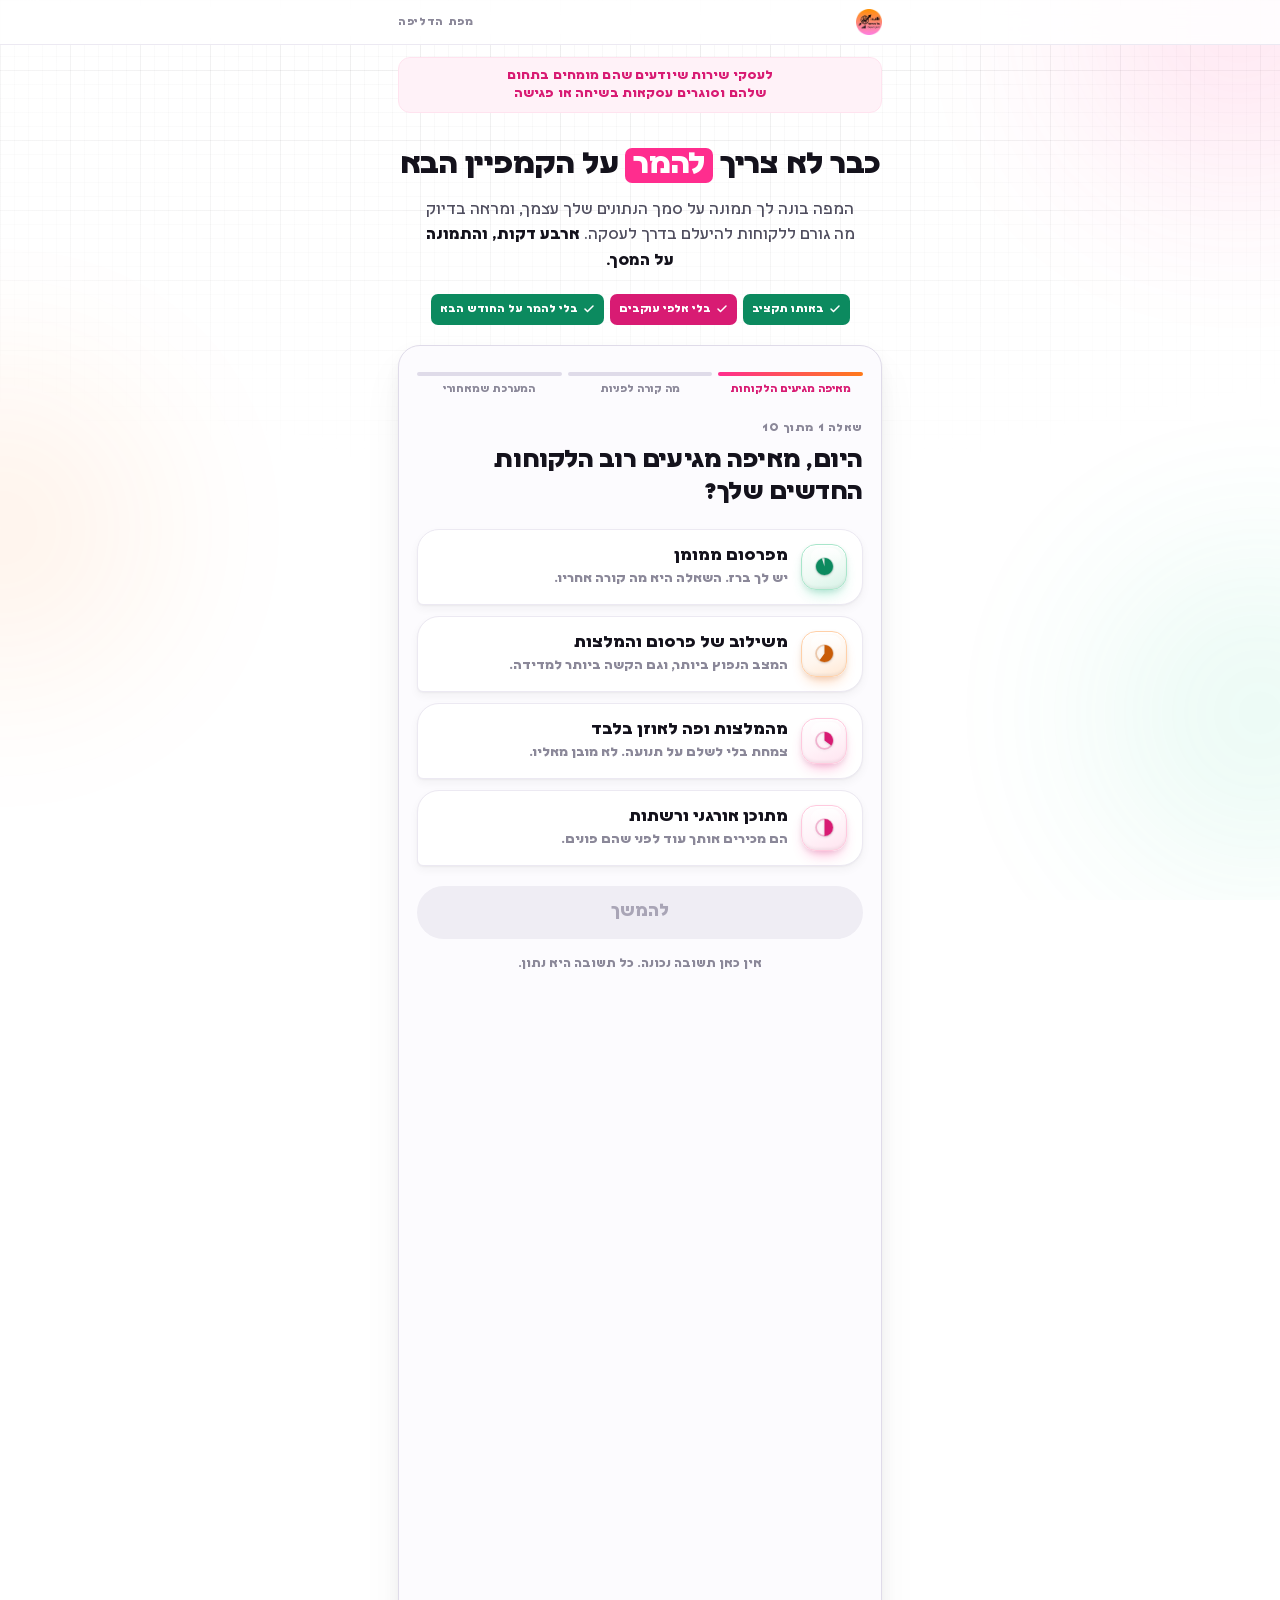
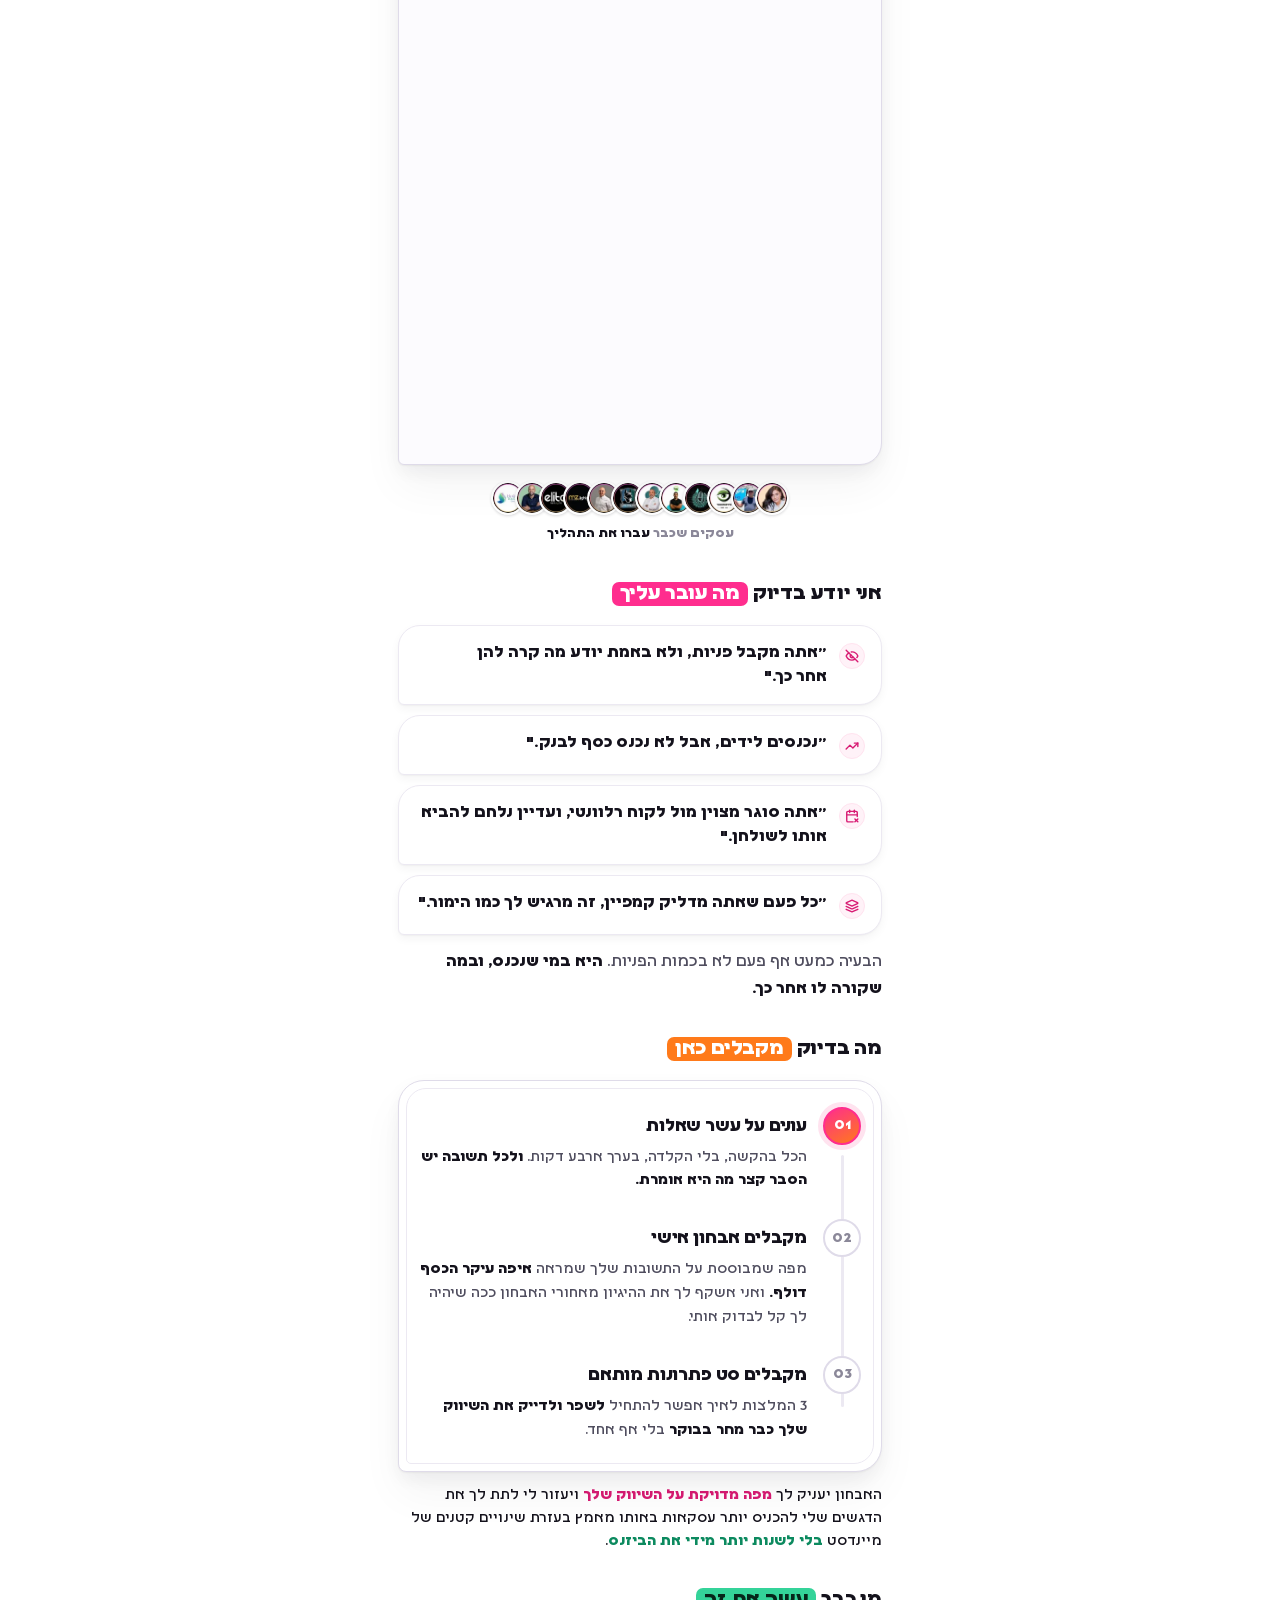
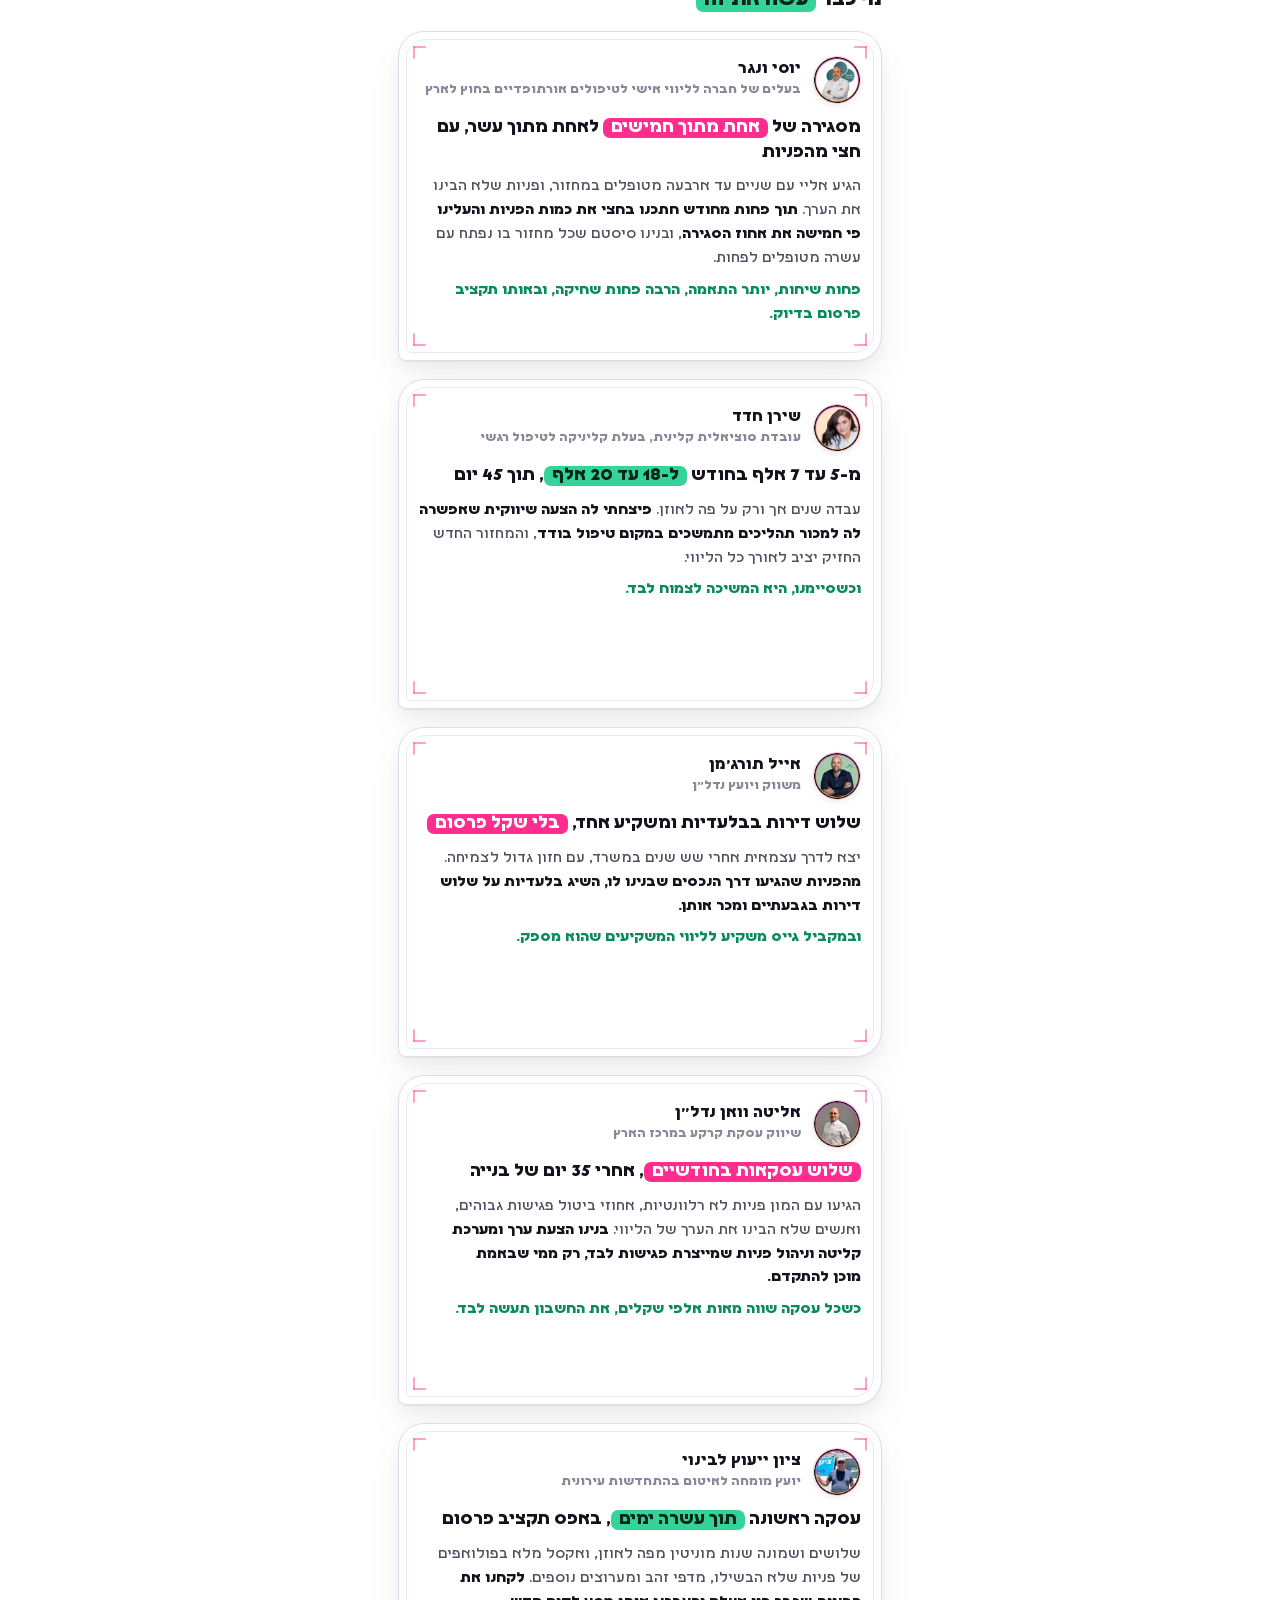
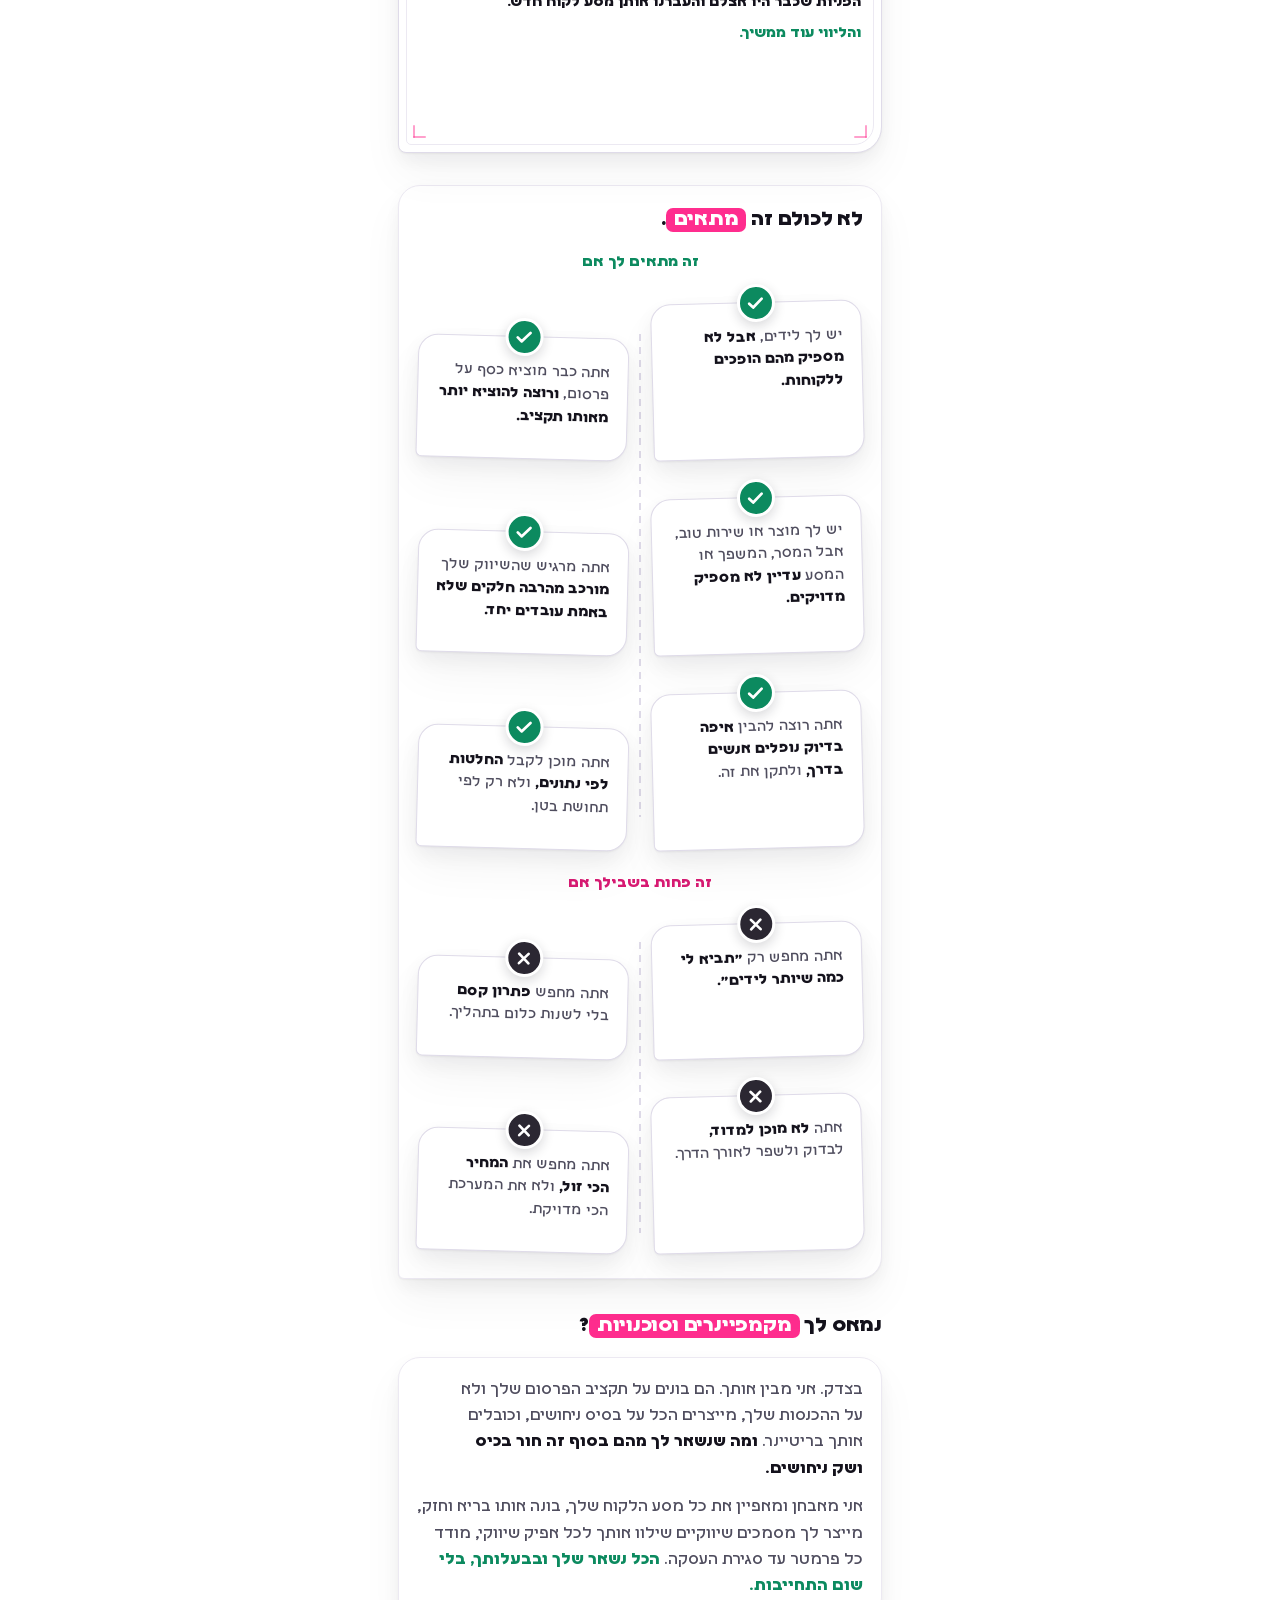
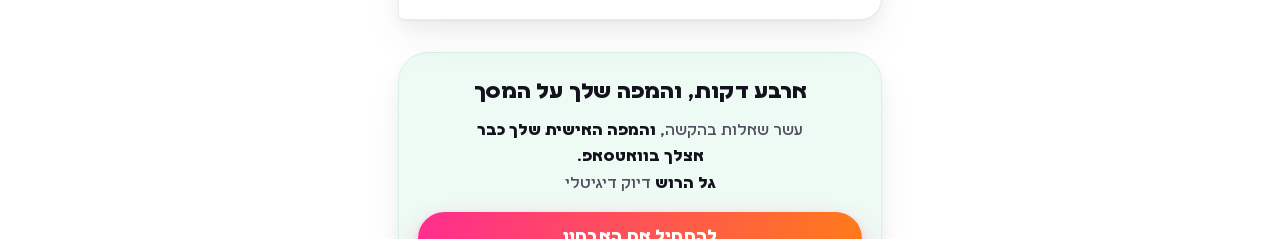
==== commit 195423b2: "סאב-כותרת: 'מה גורם ללקוחות להיעלם בדרך לעסקה' (תיקון ל' חסרה, ופגישה->עסקה כי הם מוכרים בפגישות) Co" ====
--- a/index.html
+++ b/index.html
@@ -347,6 +347,17 @@
 .chip.g{background:var(--greenS)}
 .chip.p{background:var(--pinkS)}
 @media(max-width:390px){.chip{font-size:10px;padding:5px 7px;gap:4px}.chip svg{width:11px;height:11px}}
+/* באדג' זיהוי קהל, הכי עליון בדף, מעל הכותרת, כדי לדייק את קהל היעד */
+.topqual{display:block;max-width:520px;margin:12px auto 4px;padding:9px 14px;
+  background:var(--pinkT);border:1px solid var(--pinkL);color:var(--pinkS);
+  border-radius:12px;font-size:12.5px;font-weight:800;line-height:1.45;
+  text-align:center;letter-spacing:.01em;text-wrap:balance}
+/* מסגרת השאלון: נותנת לשאלון גבולות ברורים בראש הדף. השאלון עצמו
+   נטען זהה מ-/q/ בתוך iframe, וגובהו מתעדכן אוטומטית לפי התוכן. */
+.surveyframe{position:relative;margin:16px 0 8px;border:1px solid var(--line2);
+  border-radius:var(--rC);background:var(--bg3);box-shadow:var(--sh2);overflow:hidden}
+.surveyframe iframe{display:block;width:100%;border:0;height:600px;transition:height .18s ease}
+@media(max-width:400px){.topqual{font-size:11.5px;margin-top:10px}}
 </style>
 <link rel="prefetch" href="/q/" as="document">
 <script>
@@ -372,12 +383,14 @@
 
 <div class="wrap">
 
+  <div class="topqual">לעסקי שירות שיודעים שהם מומחים בתחום שלהם וסוגרים עסקאות בשיחה או פגישה</div>
   <div class="hero">
-    <span class="qualify">לעסקי שירות שיודעים שהם מומחים בתחום שלהם, וסוגרים עסקאות בשיחה או פגישה</span>
-    <h1 class="h1">כולם מבטיחים לך <span class="box">לידים</span>, אבל <span class="boxg">הבנק</span> לא מקבל לידים.</h1>
-    <p class="sub"><b>איך להכניס יותר כסף מאותו תקציב פרסום, בלי להגדיל אותו.</b> אני מאבחן ובונה לך מסע לקוח מדויק מבוסס טכנולוגיה שיווקית ומדידה שוטפת, עד שאין יותר עסקאות שדולפות בדרך.</p>
+    <h1 class="h1">כבר לא צריך <span class="box">להמר</span> על הקמפיין הבא</h1>
+    <p class="sub">המפה בונה לך תמונה על סמך הנתונים שלך עצמך, ומראה בדיוק מה גורם ללקוחות להיעלם בדרך לעסקה. <b>ארבע דקות, והתמונה על המסך.</b></p>
     <div class="chips"><span class="chip g"><svg viewBox="0 0 24 24"><path d="M20 6 9 17l-5-5"/></svg>באותו תקציב</span><span class="chip p"><svg viewBox="0 0 24 24"><path d="M20 6 9 17l-5-5"/></svg>בלי אלפי עוקבים</span><span class="chip g"><svg viewBox="0 0 24 24"><path d="M20 6 9 17l-5-5"/></svg>בלי להמר על החודש הבא</span></div>
-    <button class="cta" onclick="go()">להתחיל את האבחון</button>
+    <div class="surveyframe" id="survey">
+      <iframe id="qf" title="אבחון מפת הדליפה, ארבע דקות" data-base="/q/" loading="eager" scrolling="no"></iframe>
+    </div>
     <div class="proof"><div class="faces"><img src="[data-uri]" alt=""><img src="[data-uri]" alt=""><img src="[data-uri]" alt=""><img src="[data-uri]" alt=""><img src="[data-uri]" alt=""><img src="[data-uri]" alt=""><img src="[data-uri]" alt=""><img src="[data-uri]" alt=""><img src="[data-uri]" alt=""><img src="[data-uri]" alt=""><img src="[data-uri]" alt=""><img src="[data-uri]" alt=""></div><span>עסקים שכבר <b>עברו את התהליך</b></span></div>
   </div>
 
@@ -547,16 +560,22 @@
 });
 
 function go(){
-  /* לא StartDiagnostic. לחיצה כאן היא כוונה, לא התחלה, והאירוע שהקמפיין
-     מיועל אליו נשמר לרגע שבו באמת נענתה השאלה הראשונה. */
-  if(window.fbq) fbq('trackCustom','ClickDiagnostic');
-  funnelPing('click');
-  /* המסך הזה נשאר על הדף הישן עד שהחדש מצייר, ולכן הוא מכסה בדיוק את
-     השניות שבהן קודם לא קרה כלום. */
-  var g = document.getElementById('gate');
-  if(g) g.classList.add('on');
-  setTimeout(function(){ location.href = '/q/' + location.search; }, 120);
+  /* אין עוד מעבר דף. השאלון מוטמע בראש הדף, והכפתורים רק גוללים חזרה אליו. */
+  var s = document.getElementById('survey');
+  if(s) s.scrollIntoView({ behavior:'smooth', block:'start' });
 }
+
+/* טעינת השאלון הממוסגר עם מחרוזת השאילתה (utm/fbclid/id), כדי שזיהוי
+   המקור, ה-utm וייחוס ההמרות יעבדו בדיוק כמו בשאלון העצמאי, והתאמת
+   גובה המסגרת לגובה שהשאלון מדווח בכל מעבר שאלה. אותו מקור בלבד. */
+(function(){
+  var qf = document.getElementById('qf');
+  if(qf && qf.getAttribute('data-base')){ qf.src = qf.getAttribute('data-base') + location.search; }
+  window.addEventListener('message', function(e){
+    if(e.origin !== location.origin) return;
+    if(e.data && e.data.dgH && qf){ qf.style.height = e.data.dgH + 'px'; }
+  });
+})();
 
 /* למי מתאים: הכרטיסים נכנסים בהדרגה והקו המקווקו נמתח כשהסקשן מגיע */
 (function(){
